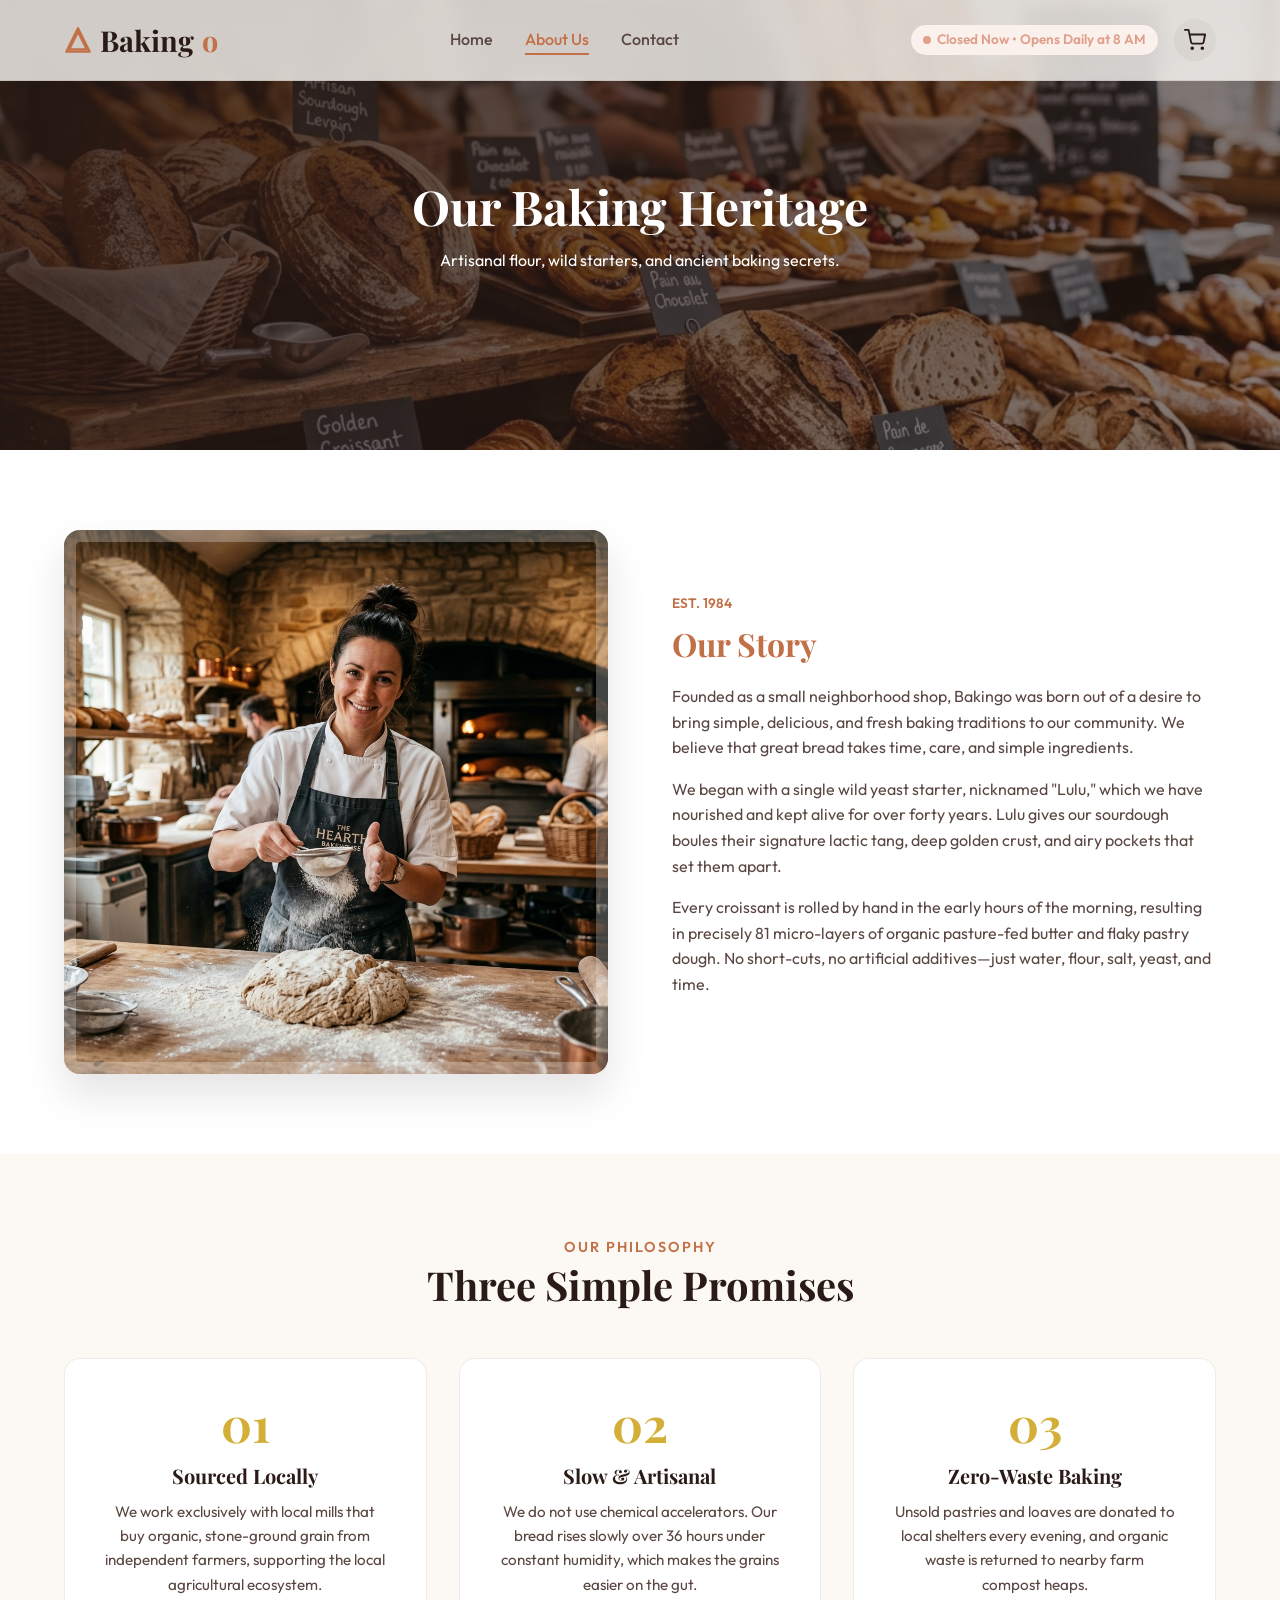
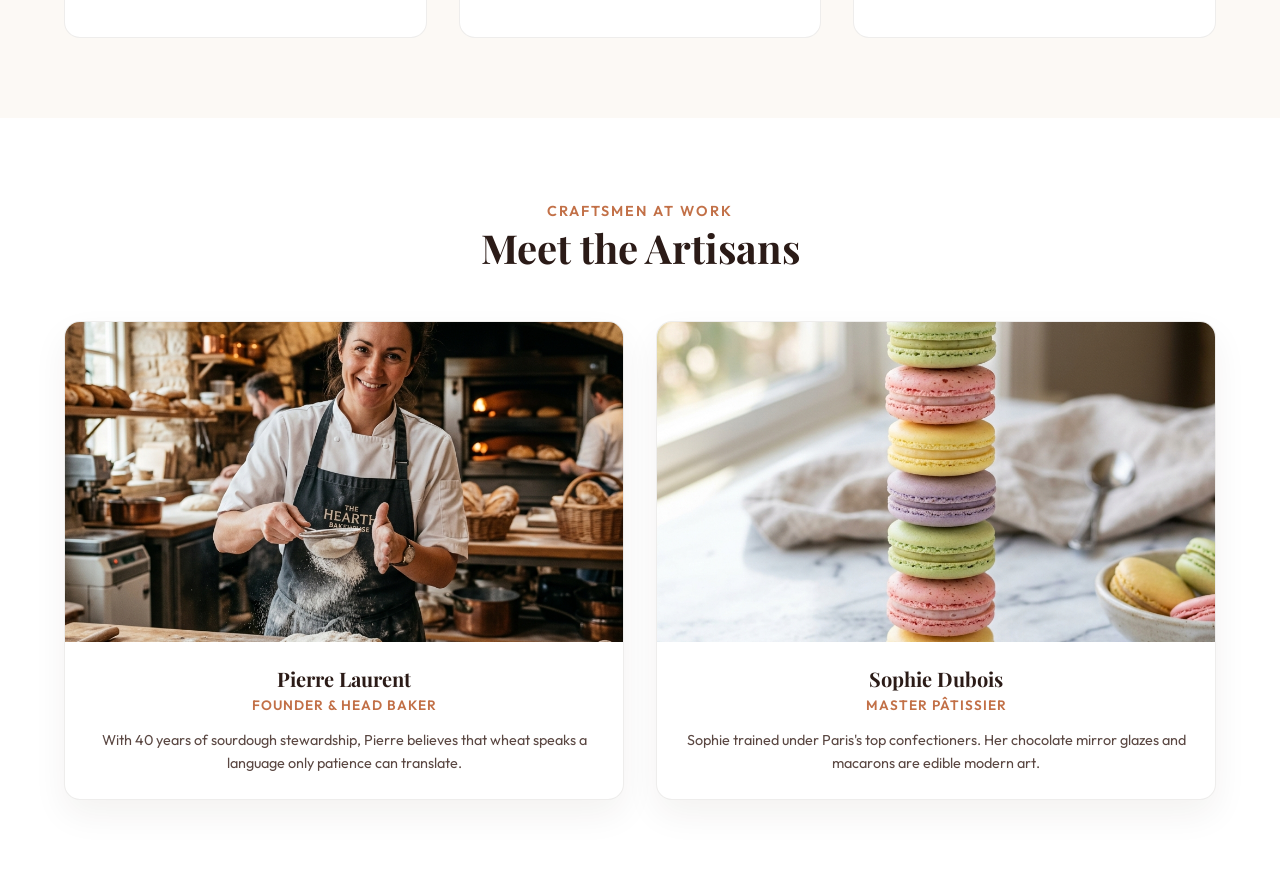
==== about.html @ 5239267a "Final Touches" ====
<!DOCTYPE html>
<html lang="en">
<head>
  <meta charset="UTF-8">
  <meta name="viewport" content="width=device-width, initial-scale=1.0">
  <meta name="description" content="Discover the history, baking philosophies, and meet the master bakers behind Bakingo bakery.">
  <title>About Us | Bakingo Bakery</title>
  <link rel="stylesheet" href="css/style.css">
</head>
<body>

  <!-- Header Section -->
  <header id="main-header">
    <div class="container navbar">
      <a href="index.html" class="logo" id="header-logo">
        <svg width="28" height="28" viewBox="0 0 24 24" fill="none" stroke="currentColor" stroke-width="2" stroke-linecap="round" stroke-linejoin="round" style="color: var(--color-primary);"><path d="M12 2L2 22h20L12 2z"/><path d="M12 5l7.5 15h-15L12 5z"/></svg>
        Baking<span>o</span>
      </a>
      
      <nav>
        <ul class="nav-links" id="nav-menu">
          <li><a href="index.html" id="nav-home">Home</a></li>
          <li><a href="about.html" class="active" id="nav-about">About Us</a></li>
          <li><a href="contact.html" id="nav-contact">Contact</a></li>
        </ul>
      </nav>
      
      <div class="nav-actions">
        <!-- Open/Closed Badge -->
        <div id="opening-status-badge" class="badge">
          <span class="badge-dot"></span>
          <span id="opening-status-text">Checking Hours</span>
        </div>
        
        <!-- Cart Button -->
        <button id="cart-toggle-btn" class="btn-icon cart-icon-btn" aria-label="Open Shopping Cart">
          <svg width="22" height="22" viewBox="0 0 24 24" fill="none" stroke="currentColor" stroke-width="2" stroke-linecap="round" stroke-linejoin="round"><circle cx="9" cy="21" r="1"/><circle cx="20" cy="21" r="1"/><path d="M1 1h4l2.68 13.39a2 2 0 0 0 2 1.61h9.72a2 2 0 0 0 2-1.61L23 6H6"/></svg>
          <span id="cart-badge" class="cart-count">0</span>
        </button>
        
        <!-- Hamburger Menu -->
        <button id="mobile-menu-btn" class="btn-icon menu-toggle" aria-label="Toggle Menu">
          <svg width="24" height="24" viewBox="0 0 24 24" fill="none" stroke="currentColor" stroke-width="2" stroke-linecap="round" stroke-linejoin="round"><line x1="3" y1="12" x2="21" y2="12"/><line x1="3" y1="6" x2="21" y2="6"/><line x1="3" y1="18" x2="21" y2="18"/></svg>
        </button>
      </div>
    </div>
  </header>

  <!-- About Hero -->
  <section class="about-hero" id="about-hero">
    <div class="container">
      <h1>Our Baking Heritage</h1>
      <p>Artisanal flour, wild starters, and ancient baking secrets.</p>
    </div>
  </section>

  <!-- Our Story Section -->
  <section class="section-padding" style="background-color: var(--color-white);" id="story-section">
    <div class="container story-section">
      <div class="story-img-container">
        <img src="assets/chef.png" alt="Baker Chef dusting flour over dough in kitchen">
      </div>
      <div class="story-text">
        <span class="sub" style="color: var(--color-primary); font-weight: 600; text-transform: uppercase; font-size: 0.85rem;">Est. 1984</span>
        <h3 style="margin-top: 8px;">Our Story</h3>
        <p>
          Founded as a small neighborhood shop, Bakingo was born out of a desire to bring simple, delicious, and fresh baking traditions to our community. We believe that great bread takes time, care, and simple ingredients.
        </p>
        <p>
          We began with a single wild yeast starter, nicknamed "Lulu," which we have nourished and kept alive for over forty years. Lulu gives our sourdough boules their signature lactic tang, deep golden crust, and airy pockets that set them apart.
        </p>
        <p>
          Every croissant is rolled by hand in the early hours of the morning, resulting in precisely 81 micro-layers of organic pasture-fed butter and flaky pastry dough. No short-cuts, no artificial additives—just water, flour, salt, yeast, and time.
        </p>
      </div>
    </div>
  </section>

  <!-- Philosophy Section -->
  <section class="section-padding" id="philosophy-section">
    <div class="container">
      <div class="section-title-wrap text-center">
        <span class="sub">Our Philosophy</span>
        <h2>Three Simple Promises</h2>
      </div>

      <div class="philosophy-grid">
        <!-- Promise 1 -->
        <div class="philosophy-card" id="phil-1">
          <div class="philosophy-number">01</div>
          <h4>Sourced Locally</h4>
          <p>We work exclusively with local mills that buy organic, stone-ground grain from independent farmers, supporting the local agricultural ecosystem.</p>
        </div>
        <!-- Promise 2 -->
        <div class="philosophy-card" id="phil-2">
          <div class="philosophy-number">02</div>
          <h4>Slow &amp; Artisanal</h4>
          <p>We do not use chemical accelerators. Our bread rises slowly over 36 hours under constant humidity, which makes the grains easier on the gut.</p>
        </div>
        <!-- Promise 3 -->
        <div class="philosophy-card" id="phil-3">
          <div class="philosophy-number">03</div>
          <h4>Zero-Waste Baking</h4>
          <p>Unsold pastries and loaves are donated to local shelters every evening, and organic waste is returned to nearby farm compost heaps.</p>
        </div>
      </div>
    </div>
  </section>

  <!-- Meet the Bakers Section -->
  <section class="section-padding" style="background-color: var(--color-white);" id="team-section">
    <div class="container">
      <div class="section-title-wrap text-center">
        <span class="sub">Craftsmen at Work</span>
        <h2>Meet the Artisans</h2>
      </div>

      <div class="team-grid">
        <!-- Baker 1 -->
        <div class="team-card" id="team-1">
          <div class="team-img-wrap">
            <img src="assets/chef.png" alt="Head Baker Pierre Laurent">
          </div>
          <div class="team-info">
            <h4>Pierre Laurent</h4>
            <div class="team-role">Founder &amp; Head Baker</div>
            <p class="team-desc">With 40 years of sourdough stewardship, Pierre believes that wheat speaks a language only patience can translate.</p>
          </div>
        </div>

        <!-- Baker 2 -->
        <div class="team-card" id="team-2">
          <div class="team-img-wrap">
            <img src="assets/macarons.png" alt="Pastry Chef Sophie Dubois">
          </div>
          <div class="team-info">
            <h4>Sophie Dubois</h4>
            <div class="team-role">Master Pâtissier</div>
            <p class="team-desc">Sophie trained under Paris's top confectioners. Her chocolate mirror glazes and macarons are edible modern art.</p>
          </div>
        </div>
      </div>
    </div>
  </section>

  <!-- Toast Notification Container -->
  <div class="toast-container" id="toast-wrapper"></div>

  <script src="js/main.js"></script>
</body>
</html>
---- css/style.css ----
@import url('https://fonts.googleapis.com/css2?family=Outfit:wght@300;400;500;600;700&family=Playfair+Display:ital,wght@0,400;0,600;0,700;1,400&display=swap');

:root {
  --color-bg: #FCF9F5;
  --color-primary: #C27047;
  --color-primary-dark: #A0542D;
  --color-gold: #D4AF37;
  --color-gold-light: #F9F3DC;
  --color-secondary: #2B1B17;
  --color-secondary-light: #5A4742;
  --color-white: #FFFFFF;
  --color-sage: #7A9E82;
  --color-sage-light: #EBF2EC;
  --color-rose: #DF9F8A;
  --color-rose-light: #FAF0EC;
  --color-border: rgba(43, 27, 23, 0.08);
  --color-overlay: rgba(43, 27, 23, 0.5);
  
  --font-heading: 'Playfair Display', serif;
  --font-body: 'Outfit', sans-serif;
  
  --border-radius-sm: 8px;
  --border-radius-md: 16px;
  --border-radius-lg: 24px;
  --border-radius-xl: 40px;
  
  --transition-smooth: none;
  --transition-fast: none;
  
  --box-shadow-soft: 0 10px 30px rgba(43, 27, 23, 0.03);
  --box-shadow-card: 0 15px 35px rgba(43, 27, 23, 0.06);
  --box-shadow-hover: 0 20px 40px rgba(43, 27, 23, 0.12);
  --box-shadow-nav: 0 4px 30px rgba(43, 27, 23, 0.03);
}

/* Base Styles */
* {
  box-sizing: border-box;
  margin: 0;
  padding: 0;
}

html {
  scroll-behavior: auto;
}

body {
  font-family: var(--font-body);
  background-color: var(--color-bg);
  color: var(--color-secondary);
  line-height: 1.6;
  overflow-x: hidden;
}

h1, h2, h3, h4 {
  font-family: var(--font-heading);
  font-weight: 700;
  line-height: 1.25;
}

a {
  color: inherit;
  text-decoration: none;
  transition: var(--transition-fast);
}

img {
  max-width: 100%;
  display: block;
}

/* Layout Utilities */
.container {
  width: 90%;
  max-width: 1200px;
  margin: 0 auto;
}

.section-padding {
  padding: 80px 0;
}

.text-center {
  text-align: center;
}

.btn {
  display: inline-flex;
  align-items: center;
  justify-content: center;
  padding: 12px 28px;
  font-weight: 500;
  font-size: 1rem;
  border-radius: var(--border-radius-xl);
  cursor: pointer;
  transition: var(--transition-smooth);
  border: none;
  font-family: var(--font-body);
}

.btn-primary {
  background-color: var(--color-primary);
  color: var(--color-white);
  box-shadow: 0 4px 15px rgba(194, 112, 71, 0.3);
}

.btn-primary:hover {
  background-color: var(--color-primary-dark);
  box-shadow: 0 6px 20px rgba(194, 112, 71, 0.4);
}

.btn-secondary {
  background-color: transparent;
  color: var(--color-secondary);
  border: 2px solid var(--color-secondary);
}

.btn-secondary:hover {
  background-color: var(--color-secondary);
  color: var(--color-white);
}

.btn-icon {
  background: none;
  border: none;
  cursor: pointer;
  display: inline-flex;
  align-items: center;
  justify-content: center;
  transition: var(--transition-fast);
}

/* Badge System */
.badge {
  display: inline-flex;
  align-items: center;
  padding: 4px 12px;
  font-size: 0.85rem;
  font-weight: 600;
  border-radius: var(--border-radius-xl);
  gap: 6px;
}

.badge-open {
  background-color: var(--color-sage-light);
  color: var(--color-sage);
}

.badge-closed {
  background-color: var(--color-rose-light);
  color: var(--color-rose);
}

.badge-dot {
  width: 8px;
  height: 8px;
  border-radius: 50%;
  background-color: currentColor;
  display: inline-block;
}

/* Open indicator pulse animation removed */

/* Header & Navbar */
header {
  position: fixed;
  top: 0;
  left: 0;
  right: 0;
  z-index: 1000;
  background-color: rgba(252, 249, 245, 0.8);
  backdrop-filter: blur(10px);
  border-bottom: 1px solid var(--color-border);
  box-shadow: var(--box-shadow-nav);
  transition: var(--transition-smooth);
}

header.scrolled {
  padding: 8px 0;
  background-color: rgba(252, 249, 245, 0.95);
}

.navbar {
  display: flex;
  justify-content: space-between;
  align-items: center;
  height: 80px;
  transition: var(--transition-smooth);
}

header.scrolled .navbar {
  height: 64px;
}

.logo {
  font-family: var(--font-heading);
  font-size: 1.8rem;
  font-weight: 700;
  color: var(--color-secondary);
  display: flex;
  align-items: center;
  gap: 8px;
}

.logo span {
  color: var(--color-primary);
}

.nav-links {
  display: flex;
  list-style: none;
  gap: 32px;
  align-items: center;
}

.nav-links a {
  font-weight: 500;
  font-size: 1rem;
  color: var(--color-secondary-light);
  position: relative;
  padding: 6px 0;
}

.nav-links a:hover,
.nav-links a.active {
  color: var(--color-primary);
}

.nav-links a::after {
  content: '';
  position: absolute;
  bottom: 0;
  left: 0;
  width: 0;
  height: 2px;
  background-color: var(--color-primary);
  transition: var(--transition-smooth);
}

.nav-links a:hover::after,
.nav-links a.active::after {
  width: 100%;
}

.nav-actions {
  display: flex;
  align-items: center;
  gap: 16px;
}

.cart-icon-btn {
  position: relative;
  padding: 10px;
  border-radius: 50%;
  background-color: rgba(43, 27, 23, 0.04);
  color: var(--color-secondary);
}

.cart-icon-btn:hover {
  background-color: rgba(43, 27, 23, 0.08);
  transform: scale(1.05);
}

.cart-count {
  position: absolute;
  top: -4px;
  right: -4px;
  background-color: var(--color-primary);
  color: var(--color-white);
  font-size: 0.75rem;
  font-weight: 700;
  width: 20px;
  height: 20px;
  border-radius: 50%;
  display: flex;
  align-items: center;
  justify-content: center;
  box-shadow: 0 2px 8px rgba(194, 112, 71, 0.4);
}

.menu-toggle {
  display: none;
  font-size: 1.5rem;
  padding: 8px;
}

/* Hero Section */
.hero {
  position: relative;
  height: 90vh;
  min-height: 600px;
  display: flex;
  align-items: center;
  background-size: cover;
  background-position: center;
  color: var(--color-white);
  padding-top: 80px; /* Offset sticky header */
}

.hero::before {
  content: '';
  position: absolute;
  top: 0;
  left: 0;
  width: 100%;
  height: 100%;
  background: linear-gradient(135deg, rgba(43, 27, 23, 0.8) 0%, rgba(43, 27, 23, 0.4) 100%);
  z-index: 1;
}

.hero .container {
  position: relative;
  z-index: 2;
}

.hero-content {
  max-width: 650px;
}

.hero-subtitle {
  font-family: var(--font-body);
  font-size: 1.1rem;
  text-transform: uppercase;
  letter-spacing: 3px;
  color: var(--color-gold);
  margin-bottom: 16px;
  font-weight: 600;
  display: flex;
  align-items: center;
  gap: 12px;
}

.hero h1 {
  font-size: 3.5rem;
  margin-bottom: 24px;
  text-shadow: 0 2px 10px rgba(0,0,0,0.3);
}

.hero h1 span {
  color: var(--color-gold);
}

.hero-description {
  font-size: 1.2rem;
  margin-bottom: 36px;
  opacity: 0.9;
  text-shadow: 0 1px 5px rgba(0,0,0,0.2);
}

.hero-buttons {
  display: flex;
  gap: 16px;
}

.hero-buttons .btn-secondary {
  border-color: var(--color-white);
  color: var(--color-white);
}

.hero-buttons .btn-secondary:hover {
  background-color: var(--color-white);
  color: var(--color-secondary);
}

/* fadeInUp animation removed */

/* Feature Showcase */
.features-grid {
  display: grid;
  grid-template-columns: repeat(auto-fit, minmax(280px, 1fr));
  gap: 32px;
  margin-top: 48px;
}

.feature-card {
  background-color: var(--color-white);
  padding: 40px 32px;
  border-radius: var(--border-radius-md);
  box-shadow: var(--box-shadow-soft);
  border: 1px solid var(--color-border);
  transition: var(--transition-smooth);
}

.feature-card:hover {
  box-shadow: var(--box-shadow-hover);
  border-color: var(--color-primary);
}

.feature-icon {
  width: 64px;
  height: 64px;
  background-color: var(--color-rose-light);
  color: var(--color-primary);
  border-radius: 50%;
  display: flex;
  align-items: center;
  justify-content: center;
  margin-bottom: 24px;
  font-size: 1.8rem;
  transition: var(--transition-smooth);
}

.feature-card:hover .feature-icon {
  background-color: var(--color-primary);
  color: var(--color-white);
}

.feature-card h3 {
  font-size: 1.4rem;
  margin-bottom: 12px;
}

.feature-card p {
  color: var(--color-secondary-light);
}

/* Products Section (Landing Page) */
.section-title-wrap {
  margin-bottom: 48px;
}

.section-title-wrap h2 {
  font-size: 2.5rem;
  margin-bottom: 12px;
}

.section-title-wrap .sub {
  color: var(--color-primary);
  font-weight: 600;
  text-transform: uppercase;
  letter-spacing: 2px;
  font-size: 0.9rem;
}

.products-controls {
  display: flex;
  justify-content: space-between;
  align-items: center;
  margin-bottom: 40px;
  flex-wrap: wrap;
  gap: 24px;
}

.filter-group {
  display: flex;
  gap: 12px;
  flex-wrap: wrap;
}

.filter-btn {
  padding: 8px 20px;
  background-color: var(--color-white);
  border: 1px solid var(--color-border);
  color: var(--color-secondary-light);
  border-radius: var(--border-radius-xl);
  cursor: pointer;
  font-weight: 500;
  transition: var(--transition-smooth);
  font-family: var(--font-body);
}

.filter-btn:hover,
.filter-btn.active {
  background-color: var(--color-primary);
  color: var(--color-white);
  border-color: var(--color-primary);
  box-shadow: 0 4px 12px rgba(194, 112, 71, 0.2);
}

.search-wrap {
  position: relative;
  min-width: 280px;
}

.search-wrap input {
  width: 100%;
  padding: 10px 16px 10px 40px;
  border-radius: var(--border-radius-xl);
  border: 1px solid var(--color-border);
  font-family: var(--font-body);
  font-size: 0.95rem;
  transition: var(--transition-smooth);
  outline: none;
  background-color: var(--color-white);
}

.search-wrap input:focus {
  border-color: var(--color-primary);
  box-shadow: 0 0 0 3px rgba(194, 112, 71, 0.1);
}

.search-wrap svg {
  position: absolute;
  left: 14px;
  top: 50%;
  transform: translateY(-50%);
  color: var(--color-secondary-light);
  width: 18px;
  height: 18px;
  pointer-events: none;
}

.products-grid {
  display: grid;
  grid-template-columns: repeat(auto-fill, minmax(270px, 1fr));
  gap: 32px;
}

.product-card {
  background-color: var(--color-white);
  border-radius: var(--color-border);
  border-radius: var(--border-radius-md);
  box-shadow: var(--box-shadow-card);
  overflow: hidden;
  border: 1px solid var(--color-border);
  transition: var(--transition-smooth);
  display: flex;
  flex-direction: column;
}

.product-card:hover {
  box-shadow: var(--box-shadow-hover);
  border-color: rgba(194, 112, 71, 0.3);
}

.product-img-container {
  height: 240px;
  overflow: hidden;
  position: relative;
}

.product-img-container img {
  width: 100%;
  height: 100%;
  object-fit: cover;
  transition: var(--transition-smooth);
}

/* product img zoom on hover removed */

.product-tag {
  position: absolute;
  top: 16px;
  right: 16px;
  background-color: rgba(255, 255, 255, 0.9);
  backdrop-filter: blur(5px);
  color: var(--color-primary);
  padding: 4px 12px;
  font-size: 0.8rem;
  font-weight: 600;
  border-radius: var(--border-radius-xl);
  text-transform: uppercase;
  letter-spacing: 1px;
  box-shadow: 0 2px 10px rgba(0,0,0,0.05);
}

.product-info {
  padding: 24px;
  display: flex;
  flex-direction: column;
  flex-grow: 1;
}

.product-info h3 {
  font-size: 1.35rem;
  margin-bottom: 8px;
  color: var(--color-secondary);
}

.product-desc {
  color: var(--color-secondary-light);
  font-size: 0.9rem;
  margin-bottom: 20px;
  flex-grow: 1;
}

.product-footer {
  display: flex;
  justify-content: space-between;
  align-items: center;
  padding-top: 16px;
  border-top: 1px solid var(--color-border);
}

.product-price {
  font-size: 1.25rem;
  font-weight: 700;
  color: var(--color-secondary);
  font-family: var(--font-body);
}

.add-to-cart-btn {
  background-color: var(--color-rose-light);
  color: var(--color-primary);
  padding: 10px 18px;
  border-radius: var(--border-radius-xl);
  font-size: 0.9rem;
  font-weight: 600;
  display: flex;
  align-items: center;
  gap: 8px;
  border: none;
  cursor: pointer;
  transition: var(--transition-smooth);
}

.add-to-cart-btn:hover {
  background-color: var(--color-primary);
  color: var(--color-white);
  box-shadow: 0 4px 12px rgba(194, 112, 71, 0.2);
}

/* About Page Styles */
.about-hero {
  background-image: linear-gradient(135deg, rgba(43, 27, 23, 0.85) 0%, rgba(43, 27, 23, 0.5) 100%), url('../assets/hero.png');
  height: 50vh;
  min-height: 350px;
  display: flex;
  align-items: center;
  justify-content: center;
  color: var(--color-white);
  text-align: center;
  background-size: cover;
  background-position: center;
}

.about-hero h1 {
  font-size: 3rem;
  margin-bottom: 12px;
}

.story-section {
  display: flex;
  align-items: center;
  gap: 64px;
}

.story-section > div {
  flex: 1;
}

.story-img-container {
  border-radius: var(--border-radius-md);
  overflow: hidden;
  box-shadow: var(--box-shadow-hover);
  position: relative;
}

.story-img-container::before {
  content: '';
  position: absolute;
  inset: 0;
  border: 12px solid rgba(255, 255, 255, 0.25);
  pointer-events: none;
  border-radius: var(--border-radius-md);
}

.story-text h3 {
  font-size: 2rem;
  margin-bottom: 20px;
  color: var(--color-primary);
}

.story-text p {
  margin-bottom: 16px;
  color: var(--color-secondary-light);
}

.philosophy-grid {
  display: grid;
  grid-template-columns: repeat(3, 1fr);
  gap: 32px;
  margin-top: 48px;
}

.philosophy-card {
  background-color: var(--color-white);
  padding: 40px;
  border-radius: var(--border-radius-md);
  border: 1px solid var(--color-border);
  text-align: center;
  transition: var(--transition-smooth);
}

.philosophy-card:hover {
  box-shadow: var(--box-shadow-card);
}

.philosophy-number {
  font-family: var(--font-heading);
  font-size: 3rem;
  font-weight: 700;
  color: var(--color-gold);
  line-height: 1;
  margin-bottom: 16px;
}

.philosophy-card h4 {
  font-size: 1.25rem;
  margin-bottom: 12px;
}

.philosophy-card p {
  color: var(--color-secondary-light);
  font-size: 0.95rem;
}

/* Meet the Bakers Section */
.team-grid {
  display: grid;
  grid-template-columns: repeat(auto-fit, minmax(280px, 1fr));
  gap: 32px;
  margin-top: 48px;
}

.team-card {
  background-color: var(--color-white);
  border-radius: var(--border-radius-md);
  overflow: hidden;
  box-shadow: var(--box-shadow-card);
  text-align: center;
  border: 1px solid var(--color-border);
  transition: var(--transition-smooth);
}

.team-card:hover {
  box-shadow: var(--box-shadow-hover);
}

.team-img-wrap {
  height: 320px;
  overflow: hidden;
}

.team-img-wrap img {
  width: 100%;
  height: 100%;
  object-fit: cover;
  transition: var(--transition-smooth);
}

/* team img zoom on hover removed */

.team-info {
  padding: 24px;
}

.team-info h4 {
  font-size: 1.25rem;
  margin-bottom: 4px;
}

.team-role {
  color: var(--color-primary);
  font-size: 0.85rem;
  font-weight: 600;
  text-transform: uppercase;
  letter-spacing: 1px;
  margin-bottom: 12px;
}

.team-desc {
  color: var(--color-secondary-light);
  font-size: 0.9rem;
}

/* Contact Page Styles */
.contact-hero {
  background-image: linear-gradient(135deg, rgba(43, 27, 23, 0.85) 0%, rgba(43, 27, 23, 0.5) 100%), url('../assets/hero.png');
  height: 50vh;
  min-height: 350px;
  display: flex;
  align-items: center;
  justify-content: center;
  color: var(--color-white);
  text-align: center;
  background-size: cover;
  background-position: center;
}

.contact-hero h1 {
  font-size: 3rem;
  margin-bottom: 12px;
}

.contact-wrapper {
  display: grid;
  grid-template-columns: 1fr 1.2fr;
  gap: 64px;
  align-items: start;
}

.contact-info-block {
  display: flex;
  flex-direction: column;
  gap: 32px;
}

.contact-card {
  background-color: var(--color-white);
  padding: 32px;
  border-radius: var(--border-radius-md);
  box-shadow: var(--box-shadow-soft);
  border: 1px solid var(--color-border);
}

.contact-card h3 {
  font-size: 1.5rem;
  margin-bottom: 20px;
  border-bottom: 2px solid var(--color-gold-light);
  padding-bottom: 10px;
  color: var(--color-secondary);
}

.info-item {
  display: flex;
  align-items: flex-start;
  gap: 16px;
  margin-bottom: 20px;
}

.info-item:last-child {
  margin-bottom: 0;
}

.info-icon {
  width: 40px;
  height: 40px;
  border-radius: 50%;
  background-color: var(--color-rose-light);
  color: var(--color-primary);
  display: flex;
  align-items: center;
  justify-content: center;
  flex-shrink: 0;
}

.info-details h4 {
  font-size: 1rem;
  margin-bottom: 4px;
}

.info-details p,
.info-details a {
  color: var(--color-secondary-light);
  font-size: 0.95rem;
}

/* Opening Hours Table */
.hours-table {
  width: 100%;
  border-collapse: collapse;
  margin-top: 10px;
}

.hours-table td {
  padding: 10px 0;
  border-bottom: 1px dashed var(--color-border);
  font-size: 0.95rem;
}

.hours-table tr:last-child td {
  border-bottom: none;
}

.hours-table td.day {
  font-weight: 500;
}

.hours-table td.time {
  text-align: right;
  color: var(--color-secondary-light);
}

.hours-table tr.current-day {
  color: var(--color-primary);
  font-weight: 600;
}

/* Contact Form with Floating Labels */
.contact-form-card {
  background-color: var(--color-white);
  padding: 48px;
  border-radius: var(--border-radius-md);
  box-shadow: var(--box-shadow-card);
  border: 1px solid var(--color-border);
}

.contact-form-card h3 {
  font-size: 1.8rem;
  margin-bottom: 12px;
}

.contact-form-card p {
  color: var(--color-secondary-light);
  margin-bottom: 32px;
  font-size: 0.95rem;
}

.form-group {
  position: relative;
  margin-bottom: 24px;
}

.form-input {
  width: 100%;
  padding: 16px;
  border-radius: var(--border-radius-sm);
  border: 1px solid var(--color-border);
  background: var(--color-bg);
  outline: none;
  font-family: var(--font-body);
  font-size: 1rem;
  transition: var(--transition-smooth);
  color: var(--color-secondary);
}

.form-input:focus {
  border-color: var(--color-primary);
  background: var(--color-white);
  box-shadow: 0 0 0 3px rgba(194, 112, 71, 0.08);
}

.form-label {
  position: absolute;
  left: 16px;
  top: 50%;
  transform: translateY(-50%);
  background-color: transparent;
  padding: 0 4px;
  color: var(--color-secondary-light);
  transition: var(--transition-smooth);
  pointer-events: none;
  font-size: 1rem;
}

/* Floating Label Animation */
.form-input:focus ~ .form-label,
.form-input:not(:placeholder-shown) ~ .form-label {
  top: 0;
  font-size: 0.8rem;
  font-weight: 600;
  color: var(--color-primary);
  background-color: var(--color-white);
}

textarea.form-input {
  min-height: 120px;
  resize: vertical;
}

textarea.form-input ~ .form-label {
  top: 24px;
}

textarea.form-input:focus ~ .form-label,
textarea.form-input:not(:placeholder-shown) ~ .form-label {
  top: 0;
}

.form-error-msg {
  font-size: 0.8rem;
  color: var(--color-rose);
  margin-top: 4px;
  display: none;
  font-weight: 500;
}

.form-group.has-error .form-input {
  border-color: var(--color-rose);
  background-color: var(--color-rose-light);
}

.form-group.has-error .form-error-msg {
  display: block;
}

.form-group.has-error .form-label {
  color: var(--color-rose);
}

/* Map Mock Container */
.map-container {
  height: 250px;
  background-color: var(--color-white);
  border: 1px solid var(--color-border);
  border-radius: var(--border-radius-md);
  overflow: hidden;
  box-shadow: var(--box-shadow-soft);
  position: relative;
  display: flex;
  align-items: center;
  justify-content: center;
}

.map-placeholder {
  width: 100%;
  height: 100%;
  background: radial-gradient(circle at 70% 30%, #f4ebd9 20%, #eae0cd 60%, #ded2bd 100%);
  position: relative;
}

.map-road {
  position: absolute;
  background-color: #ffffff;
}
.map-road.r1 { top: 40%; left: 0; width: 100%; height: 20px; transform: rotate(-5deg); }
.map-road.r2 { top: 0; left: 60%; width: 25px; height: 100%; transform: rotate(10deg); }

.map-pin {
  position: absolute;
  top: 42%;
  left: 60%;
  transform: translate(-50%, -100%);
  text-align: center;
}

.map-pin-circle {
  width: 32px;
  height: 32px;
  background-color: var(--color-primary);
  border-radius: 50% 50% 50% 0;
  transform: rotate(-45deg);
  display: flex;
  align-items: center;
  justify-content: center;
  box-shadow: 0 4px 10px rgba(0,0,0,0.15);
}

.map-pin-circle::after {
  content: '';
  width: 12px;
  height: 12px;
  background-color: var(--color-white);
  border-radius: 50%;
}

.map-label {
  background-color: var(--color-secondary);
  color: var(--color-white);
  padding: 4px 10px;
  border-radius: var(--border-radius-sm);
  font-size: 0.75rem;
  font-weight: 600;
  white-space: nowrap;
  margin-top: 6px;
  box-shadow: 0 2px 8px rgba(0,0,0,0.2);
}

/* Shopping Cart Drawer */
.cart-drawer-overlay {
  position: fixed;
  inset: 0;
  background-color: var(--color-overlay);
  z-index: 2000;
  opacity: 0;
  pointer-events: none;
  transition: none;
}

.cart-drawer-overlay.open {
  opacity: 1;
  pointer-events: auto;
}

.cart-drawer {
  position: fixed;
  top: 0;
  right: 0;
  bottom: 0;
  width: 100%;
  max-width: 440px;
  background-color: var(--color-bg);
  z-index: 2001;
  box-shadow: -10px 0 40px rgba(0,0,0,0.15);
  transform: translateX(100%);
  transition: none;
  display: flex;
  flex-direction: column;
}

.cart-drawer.open {
  transform: translateX(0);
}

.cart-header {
  padding: 24px;
  border-bottom: 1px solid var(--color-border);
  display: flex;
  justify-content: space-between;
  align-items: center;
  background-color: var(--color-white);
}

.cart-header h3 {
  font-size: 1.5rem;
  display: flex;
  align-items: center;
  gap: 10px;
}

.close-cart-btn {
  font-size: 1.5rem;
  color: var(--color-secondary-light);
  padding: 8px;
}

.close-cart-btn:hover {
  color: var(--color-primary);
}

.cart-items-container {
  flex-grow: 1;
  overflow-y: auto;
  padding: 24px;
  display: flex;
  flex-direction: column;
  gap: 20px;
}

.cart-empty-state {
  text-align: center;
  padding: 40px 0;
  color: var(--color-secondary-light);
  margin-auto: auto;
}

.cart-empty-state svg {
  width: 64px;
  height: 64px;
  margin-bottom: 16px;
  opacity: 0.4;
  color: var(--color-secondary);
}

.cart-item {
  display: flex;
  gap: 16px;
  align-items: center;
  padding-bottom: 20px;
  border-bottom: 1px solid var(--color-border);
}

.cart-item-img {
  width: 70px;
  height: 70px;
  border-radius: var(--border-radius-sm);
  object-fit: cover;
  border: 1px solid var(--color-border);
}

.cart-item-details {
  flex-grow: 1;
}

.cart-item-name {
  font-family: var(--font-heading);
  font-size: 1.1rem;
  font-weight: 600;
  margin-bottom: 4px;
}

.cart-item-price {
  color: var(--color-primary);
  font-weight: 600;
  font-size: 0.95rem;
}

.cart-item-actions {
  display: flex;
  align-items: center;
  justify-content: space-between;
  margin-top: 8px;
}

.quantity-control {
  display: flex;
  align-items: center;
  border: 1px solid var(--color-border);
  border-radius: var(--border-radius-xl);
  overflow: hidden;
  background-color: var(--color-white);
}

.qty-btn {
  background: none;
  border: none;
  width: 28px;
  height: 28px;
  cursor: pointer;
  display: flex;
  align-items: center;
  justify-content: center;
  font-size: 1rem;
  font-weight: bold;
  transition: var(--transition-fast);
}

.qty-btn:hover {
  background-color: var(--color-bg);
  color: var(--color-primary);
}

.qty-val {
  width: 32px;
  text-align: center;
  font-size: 0.9rem;
  font-weight: 600;
}

.remove-item-btn {
  color: var(--color-rose);
  padding: 6px;
  font-size: 0.9rem;
}

.remove-item-btn:hover {
  color: #C0392B;
}

.cart-footer {
  padding: 24px;
  border-top: 1px solid var(--color-border);
  background-color: var(--color-white);
}

.cart-summary-row {
  display: flex;
  justify-content: space-between;
  font-size: 1rem;
  margin-bottom: 12px;
  color: var(--color-secondary-light);
}

.cart-summary-row.total {
  font-size: 1.3rem;
  font-weight: 700;
  color: var(--color-secondary);
  border-top: 1px solid var(--color-border);
  padding-top: 12px;
  margin-bottom: 24px;
}

.checkout-btn {
  width: 100%;
}

/* Testimonials */
.testimonials-section {
  background-color: var(--color-gold-light);
}

.testimonials-grid {
  display: grid;
  grid-template-columns: repeat(auto-fit, minmax(320px, 1fr));
  gap: 32px;
  margin-top: 48px;
}

.testimonial-card {
  background-color: var(--color-white);
  padding: 40px;
  border-radius: var(--border-radius-md);
  box-shadow: var(--box-shadow-soft);
  position: relative;
  display: flex;
  flex-direction: column;
}

.testimonial-card::before {
  content: '“';
  position: absolute;
  top: 20px;
  left: 24px;
  font-family: var(--font-heading);
  font-size: 6rem;
  color: rgba(212, 175, 55, 0.15);
  line-height: 1;
}

.testimonial-text {
  color: var(--color-secondary-light);
  font-style: italic;
  font-size: 1.05rem;
  margin-bottom: 24px;
  position: relative;
  z-index: 1;
  flex-grow: 1;
}

.testimonial-author {
  display: flex;
  align-items: center;
  gap: 16px;
}

.author-avatar {
  width: 48px;
  height: 48px;
  border-radius: 50%;
  background-color: var(--color-primary);
  color: var(--color-white);
  display: flex;
  align-items: center;
  justify-content: center;
  font-weight: bold;
  font-size: 1.1rem;
  box-shadow: 0 4px 10px rgba(0,0,0,0.05);
}

.author-info h5 {
  font-size: 1rem;
  font-weight: 600;
}

.author-stars {
  color: var(--color-gold);
  font-size: 0.8rem;
  margin-top: 2px;
}

/* Toast Notifications */
.toast-container {
  position: fixed;
  bottom: 24px;
  right: 24px;
  z-index: 3000;
  display: flex;
  flex-direction: column;
  gap: 12px;
}

.toast {
  background-color: var(--color-secondary);
  color: var(--color-white);
  padding: 16px 24px;
  border-radius: var(--border-radius-md);
  box-shadow: 0 10px 30px rgba(0,0,0,0.15);
  display: flex;
  align-items: center;
  gap: 12px;
  min-width: 300px;
  max-width: 400px;
  border-left: 4px solid var(--color-primary);
}

.toast.toast-success {
  border-left-color: var(--color-sage);
}

.toast.toast-error {
  border-left-color: var(--color-rose);
}

/* slideInToast keyframes removed */

.toast-msg {
  font-size: 0.95rem;
  font-weight: 500;
  flex-grow: 1;
}

.toast-close {
  background: none;
  border: none;
  color: rgba(255,255,255,0.6);
  cursor: pointer;
  font-size: 1rem;
}

.toast-close:hover {
  color: var(--color-white);
}

/* Footer Section */
footer {
  background-color: var(--color-secondary);
  color: var(--color-white);
  padding: 80px 0 40px;
  font-size: 0.95rem;
}

.footer-grid {
  display: grid;
  grid-template-columns: 1.5fr 1fr 1fr 1.5fr;
  gap: 48px;
  margin-bottom: 60px;
}

.footer-brand .logo {
  color: var(--color-white);
  margin-bottom: 20px;
}

.footer-brand p {
  color: rgba(255, 255, 255, 0.7);
  margin-bottom: 24px;
  max-width: 280px;
}

.footer-socials {
  display: flex;
  gap: 12px;
}

.social-link {
  width: 40px;
  height: 40px;
  border-radius: 50%;
  background-color: rgba(255,255,255,0.06);
  display: flex;
  align-items: center;
  justify-content: center;
  transition: var(--transition-smooth);
}

.social-link:hover {
  background-color: var(--color-primary);
  color: var(--color-white);
}

.footer-heading {
  font-size: 1.2rem;
  margin-bottom: 24px;
  position: relative;
  padding-bottom: 8px;
}

.footer-heading::after {
  content: '';
  position: absolute;
  bottom: 0;
  left: 0;
  width: 32px;
  height: 2px;
  background-color: var(--color-primary);
}

.footer-links {
  list-style: none;
  display: flex;
  flex-direction: column;
  gap: 12px;
}

.footer-links a {
  color: rgba(255, 255, 255, 0.7);
}

.footer-links a:hover {
  color: var(--color-primary);
}

.footer-newsletter p {
  color: rgba(255, 255, 255, 0.7);
  margin-bottom: 20px;
}

.newsletter-form {
  display: flex;
  gap: 8px;
}

.newsletter-form input {
  flex-grow: 1;
  padding: 12px 16px;
  border-radius: var(--border-radius-xl);
  border: 1px solid rgba(255,255,255,0.1);
  background-color: rgba(255,255,255,0.05);
  color: var(--color-white);
  outline: none;
  font-family: var(--font-body);
}

.newsletter-form input:focus {
  border-color: var(--color-primary);
}

.newsletter-form .btn {
  padding: 0 24px;
}

.footer-bottom {
  border-top: 1px solid rgba(255, 255, 255, 0.08);
  padding-top: 40px;
  display: flex;
  justify-content: space-between;
  color: rgba(255, 255, 255, 0.5);
  font-size: 0.85rem;
  flex-wrap: wrap;
  gap: 20px;
}

.footer-bottom-links {
  display: flex;
  gap: 24px;
}

/* Mobile Responsiveness */
@media (max-width: 992px) {
  .footer-grid {
    grid-template-columns: repeat(2, 1fr);
    gap: 40px;
  }
  .story-section {
    flex-direction: column;
    gap: 40px;
  }
  .contact-wrapper {
    grid-template-columns: 1fr;
    gap: 48px;
  }
  .philosophy-grid {
    grid-template-columns: 1fr;
    gap: 24px;
  }
}

@media (max-width: 768px) {
  .menu-toggle {
    display: inline-flex;
  }
  
  .nav-links {
    position: fixed;
    top: 80px;
    left: 0;
    right: 0;
    background-color: var(--color-bg);
    border-bottom: 1px solid var(--color-border);
    flex-direction: column;
    padding: 32px 0;
    gap: 24px;
    box-shadow: 0 10px 20px rgba(0,0,0,0.05);
    transform: translateY(-150%);
    opacity: 0;
    pointer-events: none;
    transition: var(--transition-smooth);
    z-index: 99;
  }
  
  .nav-links.open {
    transform: translateY(0);
    opacity: 1;
    pointer-events: auto;
  }
  
  header.scrolled .nav-links {
    top: 64px;
  }
  
  .hero {
    height: auto;
    padding: 140px 0 80px;
  }
  
  .hero h1 {
    font-size: 2.5rem;
  }
  
  .products-controls {
    flex-direction: column;
    align-items: stretch;
  }
  
  .search-wrap {
    width: 100%;
  }
  
  .footer-grid {
    grid-template-columns: 1fr;
    gap: 32px;
  }
}
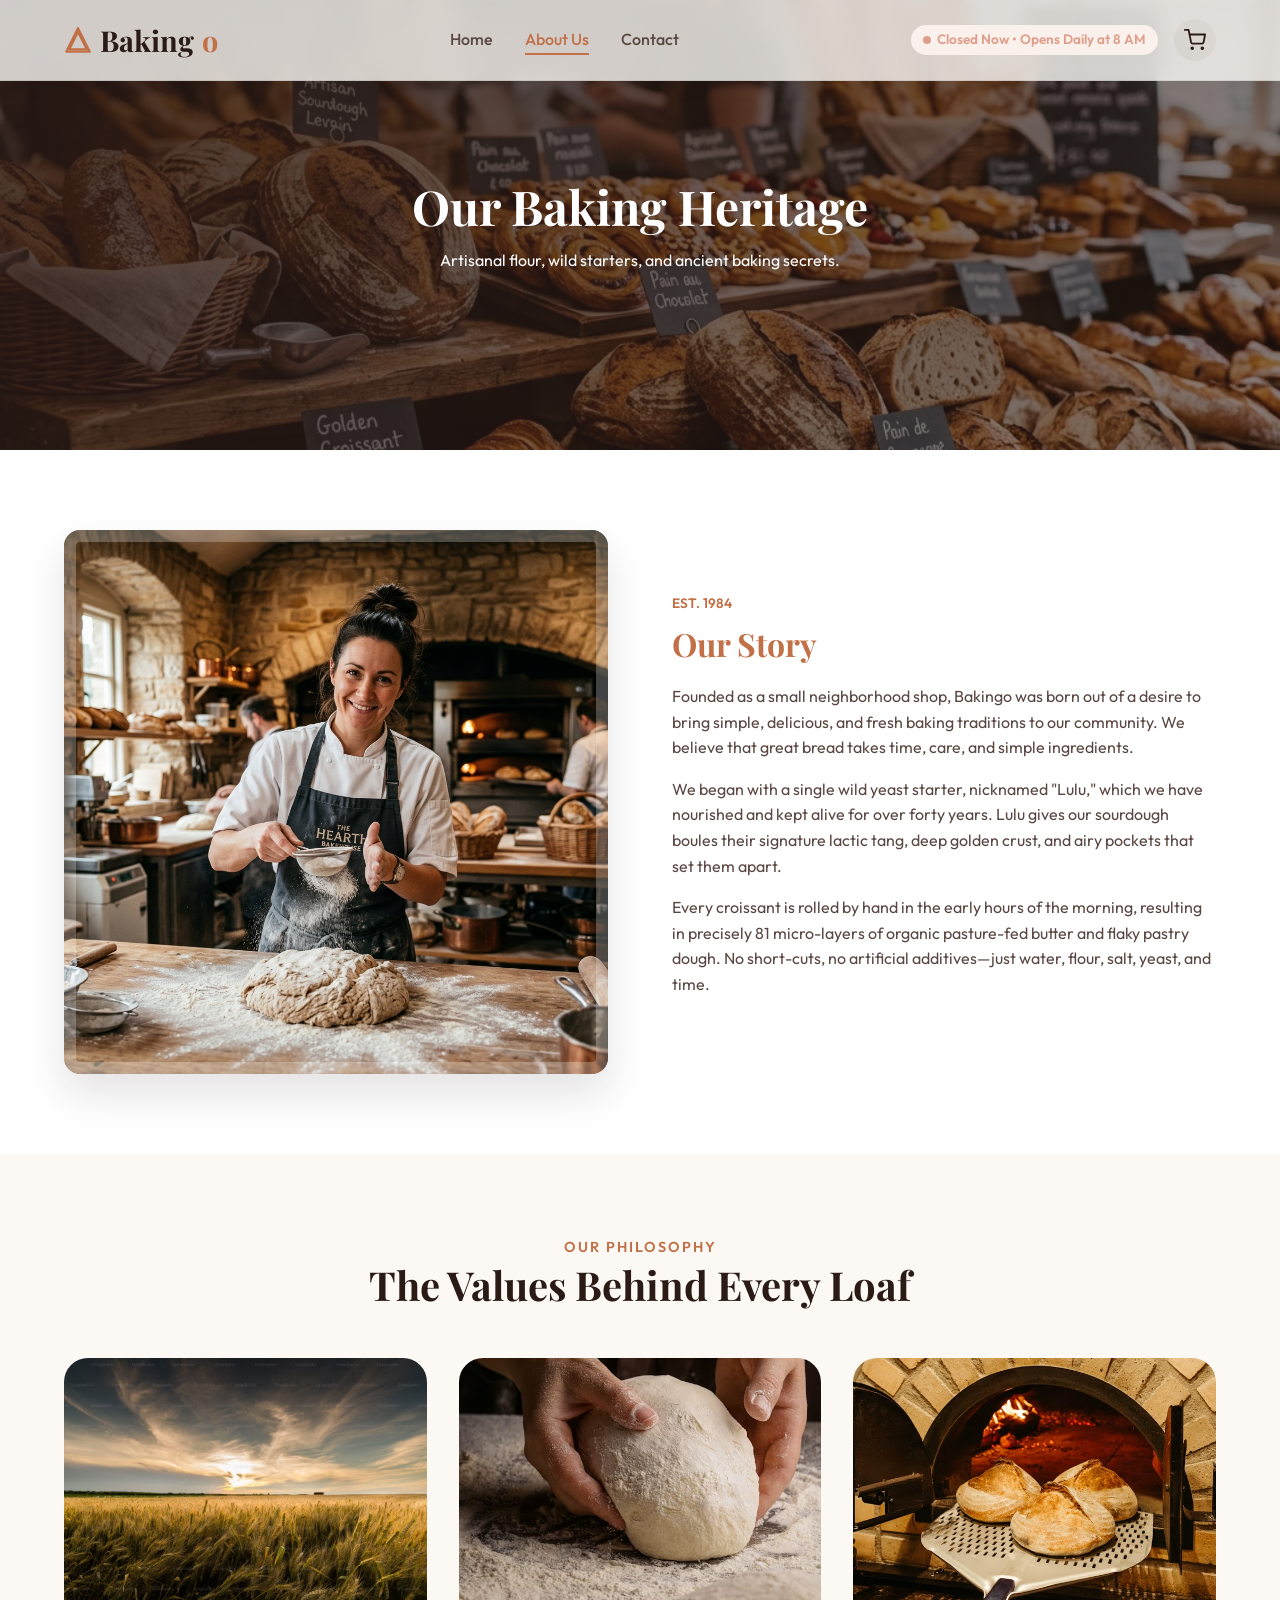
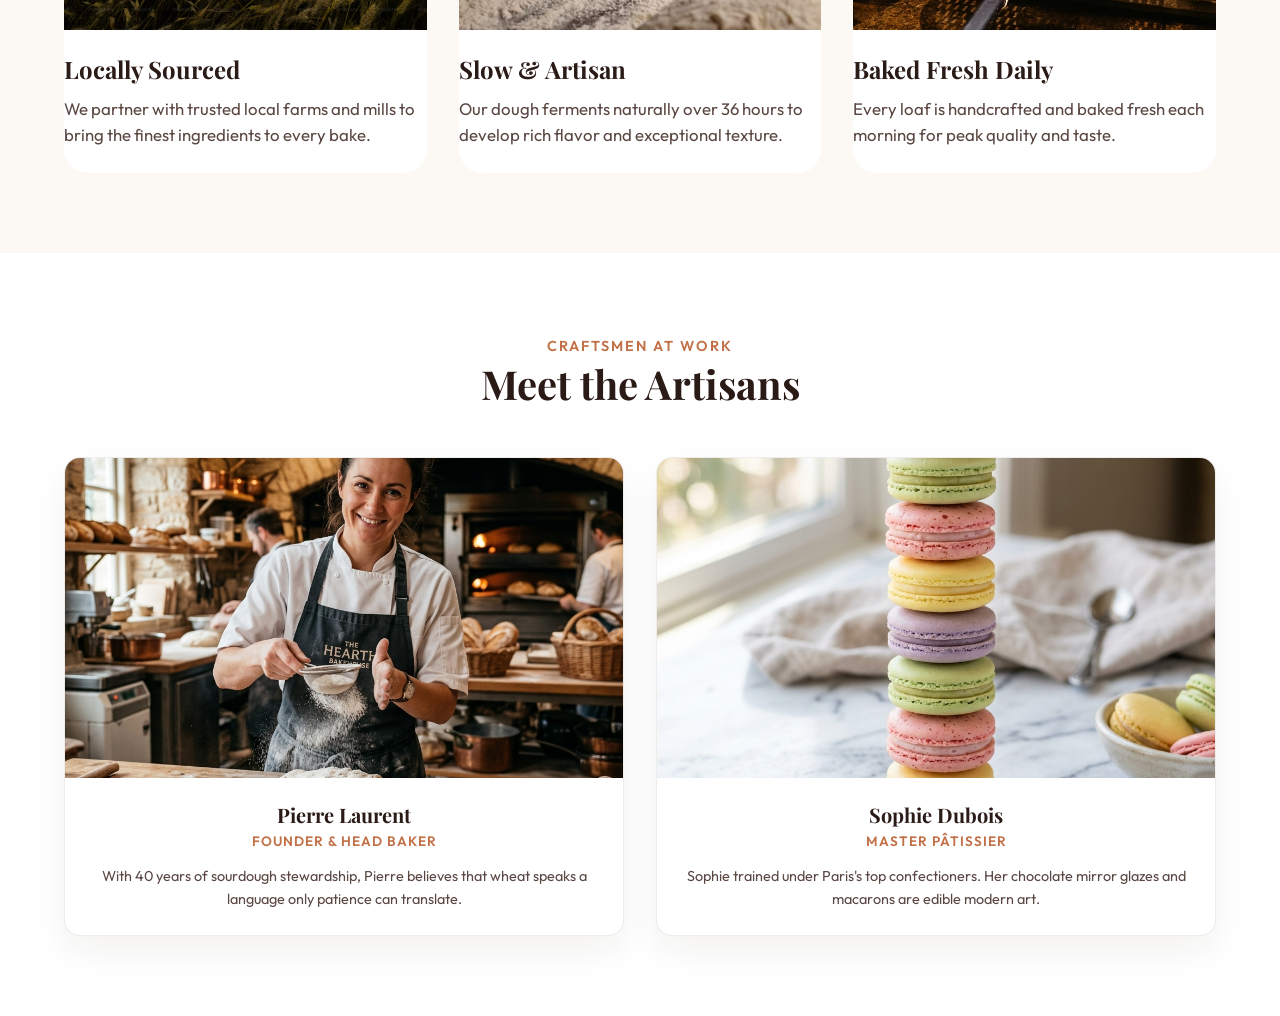
==== commit 7790748a: "feat: redesign home and about pages with bakery storytelling experience" ====
--- a/about.html
+++ b/about.html
@@ -80,28 +80,40 @@
   <section class="section-padding" id="philosophy-section">
     <div class="container">
       <div class="section-title-wrap text-center">
-        <span class="sub">Our Philosophy</span>
-        <h2>Three Simple Promises</h2>
+        <span class="sub">OUR PHILOSOPHY</span>
+        <h2>The Values Behind Every Loaf</h2>
       </div>
 
       <div class="philosophy-grid">
-        <!-- Promise 1 -->
-        <div class="philosophy-card" id="phil-1">
-          <div class="philosophy-number">01</div>
-          <h4>Sourced Locally</h4>
-          <p>We work exclusively with local mills that buy organic, stone-ground grain from independent farmers, supporting the local agricultural ecosystem.</p>
+        <!-- Card 1 -->
+        <div class="philosophy-card">
+          <div class="philosophy-img-wrap">
+            <img src="assets/golden-wheat-field-sunrise.png" alt="Golden wheat field at sunrise">
+          </div>
+          <div class="philosophy-content">
+            <h4>Locally Sourced</h4>
+            <p>We partner with trusted local farms and mills to bring the finest ingredients to every bake.</p>
+          </div>
         </div>
-        <!-- Promise 2 -->
-        <div class="philosophy-card" id="phil-2">
-          <div class="philosophy-number">02</div>
-          <h4>Slow &amp; Artisanal</h4>
-          <p>We do not use chemical accelerators. Our bread rises slowly over 36 hours under constant humidity, which makes the grains easier on the gut.</p>
+        <!-- Card 2 -->
+        <div class="philosophy-card">
+          <div class="philosophy-img-wrap">
+            <img src="assets/artisan-sourdough-dough-fermentation.png" alt="Artisan sourdough dough during fermentation">
+          </div>
+          <div class="philosophy-content">
+            <h4>Slow &amp; Artisan</h4>
+            <p>Our dough ferments naturally over 36 hours to develop rich flavor and exceptional texture.</p>
+          </div>
         </div>
-        <!-- Promise 3 -->
-        <div class="philosophy-card" id="phil-3">
-          <div class="philosophy-number">03</div>
-          <h4>Zero-Waste Baking</h4>
-          <p>Unsold pastries and loaves are donated to local shelters every evening, and organic waste is returned to nearby farm compost heaps.</p>
+        <!-- Card 3 -->
+        <div class="philosophy-card">
+          <div class="philosophy-img-wrap">
+            <img src="assets/artisan-bread-oven-bakery.png" alt="Fresh bread being removed from a stone oven">
+          </div>
+          <div class="philosophy-content">
+            <h4>Baked Fresh Daily</h4>
+            <p>Every loaf is handcrafted and baked fresh each morning for peak quality and taste.</p>
+          </div>
         </div>
       </div>
     </div>
--- a/css/style.css
+++ b/css/style.css
@@ -364,54 +364,117 @@
 
 /* fadeInUp animation removed */
 
-/* Feature Showcase */
-.features-grid {
+/* Artisan Story Section */
+.artisan-story-section {
+  background-color: #F7F3EE;
+  padding: 100px 0;
+}
+
+.artisan-story-grid {
   display: grid;
-  grid-template-columns: repeat(auto-fit, minmax(280px, 1fr));
-  gap: 32px;
-  margin-top: 48px;
-}
-
-.feature-card {
-  background-color: var(--color-white);
-  padding: 40px 32px;
-  border-radius: var(--border-radius-md);
-  box-shadow: var(--box-shadow-soft);
-  border: 1px solid var(--color-border);
-  transition: var(--transition-smooth);
-}
-
-.feature-card:hover {
-  box-shadow: var(--box-shadow-hover);
-  border-color: var(--color-primary);
-}
-
-.feature-icon {
-  width: 64px;
-  height: 64px;
-  background-color: var(--color-rose-light);
-  color: var(--color-primary);
-  border-radius: 50%;
-  display: flex;
-  align-items: center;
-  justify-content: center;
+  grid-template-columns: 55% 1fr;
+  gap: 60px;
+  align-items: center;
+}
+
+.artisan-image-wrapper {
+  width: 100%;
+}
+
+.artisan-image {
+  width: 100%;
+  height: 600px;
+  object-fit: cover;
+  border-radius: 24px;
+  box-shadow: 0 20px 40px rgba(45, 31, 26, 0.08);
+}
+
+.artisan-content {
+  padding-right: 20px;
+}
+
+.artisan-eyebrow {
+  display: inline-block;
+  font-family: var(--font-body);
+  font-weight: 600;
+  font-size: 0.9rem;
+  letter-spacing: 2px;
+  color: #C67A45;
+  text-transform: uppercase;
+  margin-bottom: 16px;
+}
+
+.artisan-heading {
+  font-family: var(--font-heading);
+  font-size: 3rem;
+  color: #2D1F1A;
   margin-bottom: 24px;
-  font-size: 1.8rem;
-  transition: var(--transition-smooth);
-}
-
-.feature-card:hover .feature-icon {
-  background-color: var(--color-primary);
-  color: var(--color-white);
-}
-
-.feature-card h3 {
-  font-size: 1.4rem;
-  margin-bottom: 12px;
-}
-
-.feature-card p {
-  color: var(--color-secondary-light);
+  line-height: 1.2;
+}
+
+.artisan-body {
+  margin-bottom: 40px;
+}
+
+.artisan-body p {
+  color: #6B5A50;
+  font-size: 1.1rem;
+  line-height: 1.8;
+  margin-bottom: 16px;
+}
+
+.artisan-body p:last-child {
+  margin-bottom: 0;
+}
+
+.artisan-highlights {
+  display: flex;
+  flex-direction: column;
+}
+
+.highlight-item {
+  padding: 16px 0;
+  border-bottom: 1px solid rgba(107, 90, 80, 0.15);
+}
+
+.highlight-item:first-child {
+  border-top: 1px solid rgba(107, 90, 80, 0.15);
+}
+
+.highlight-text {
+  font-family: var(--font-heading);
+  font-size: 1.2rem;
+  color: #2D1F1A;
+  font-weight: 600;
+}
+
+/* Animations */
+.fade-in-up {
+  opacity: 0;
+  transform: translateY(30px);
+  animation: fadeInUp 1s ease forwards;
+}
+
+@keyframes fadeInUp {
+  to {
+    opacity: 1;
+    transform: translateY(0);
+  }
+}
+
+@media (max-width: 992px) {
+  .artisan-story-grid {
+    grid-template-columns: 1fr;
+    gap: 40px;
+  }
+  
+  .artisan-image {
+    height: 400px;
+  }
+  
+  .artisan-heading {
+    font-size: 2.5rem;
+  }
 }
 
 /* Products Section (Landing Page) */
@@ -675,34 +738,47 @@
 
 .philosophy-card {
   background-color: var(--color-white);
-  padding: 40px;
-  border-radius: var(--border-radius-md);
-  border: 1px solid var(--color-border);
-  text-align: center;
+  border-radius: var(--border-radius-lg);
+  overflow: hidden;
   transition: var(--transition-smooth);
+  display: flex;
+  flex-direction: column;
 }
 
 .philosophy-card:hover {
-  box-shadow: var(--box-shadow-card);
-}
-
-.philosophy-number {
-  font-family: var(--font-heading);
-  font-size: 3rem;
-  font-weight: 700;
-  color: var(--color-gold);
-  line-height: 1;
-  margin-bottom: 16px;
-}
-
-.philosophy-card h4 {
-  font-size: 1.25rem;
+  transform: translateY(-5px);
+  box-shadow: var(--box-shadow-hover);
+}
+
+.philosophy-img-wrap {
+  width: 100%;
+  aspect-ratio: 4 / 3;
+  overflow: hidden;
+}
+
+.philosophy-img-wrap img {
+  width: 100%;
+  height: 100%;
+  object-fit: cover;
+  transition: var(--transition-smooth);
+}
+
+.philosophy-content {
+  padding: 24px 0;
+  text-align: left;
+  flex-grow: 1;
+}
+
+.philosophy-content h4 {
+  font-size: 1.5rem;
   margin-bottom: 12px;
-}
-
-.philosophy-card p {
+  color: var(--color-secondary);
+}
+
+.philosophy-content p {
   color: var(--color-secondary-light);
-  font-size: 0.95rem;
+  font-size: 1.05rem;
+  line-height: 1.6;
 }
 
 /* Meet the Bakers Section */
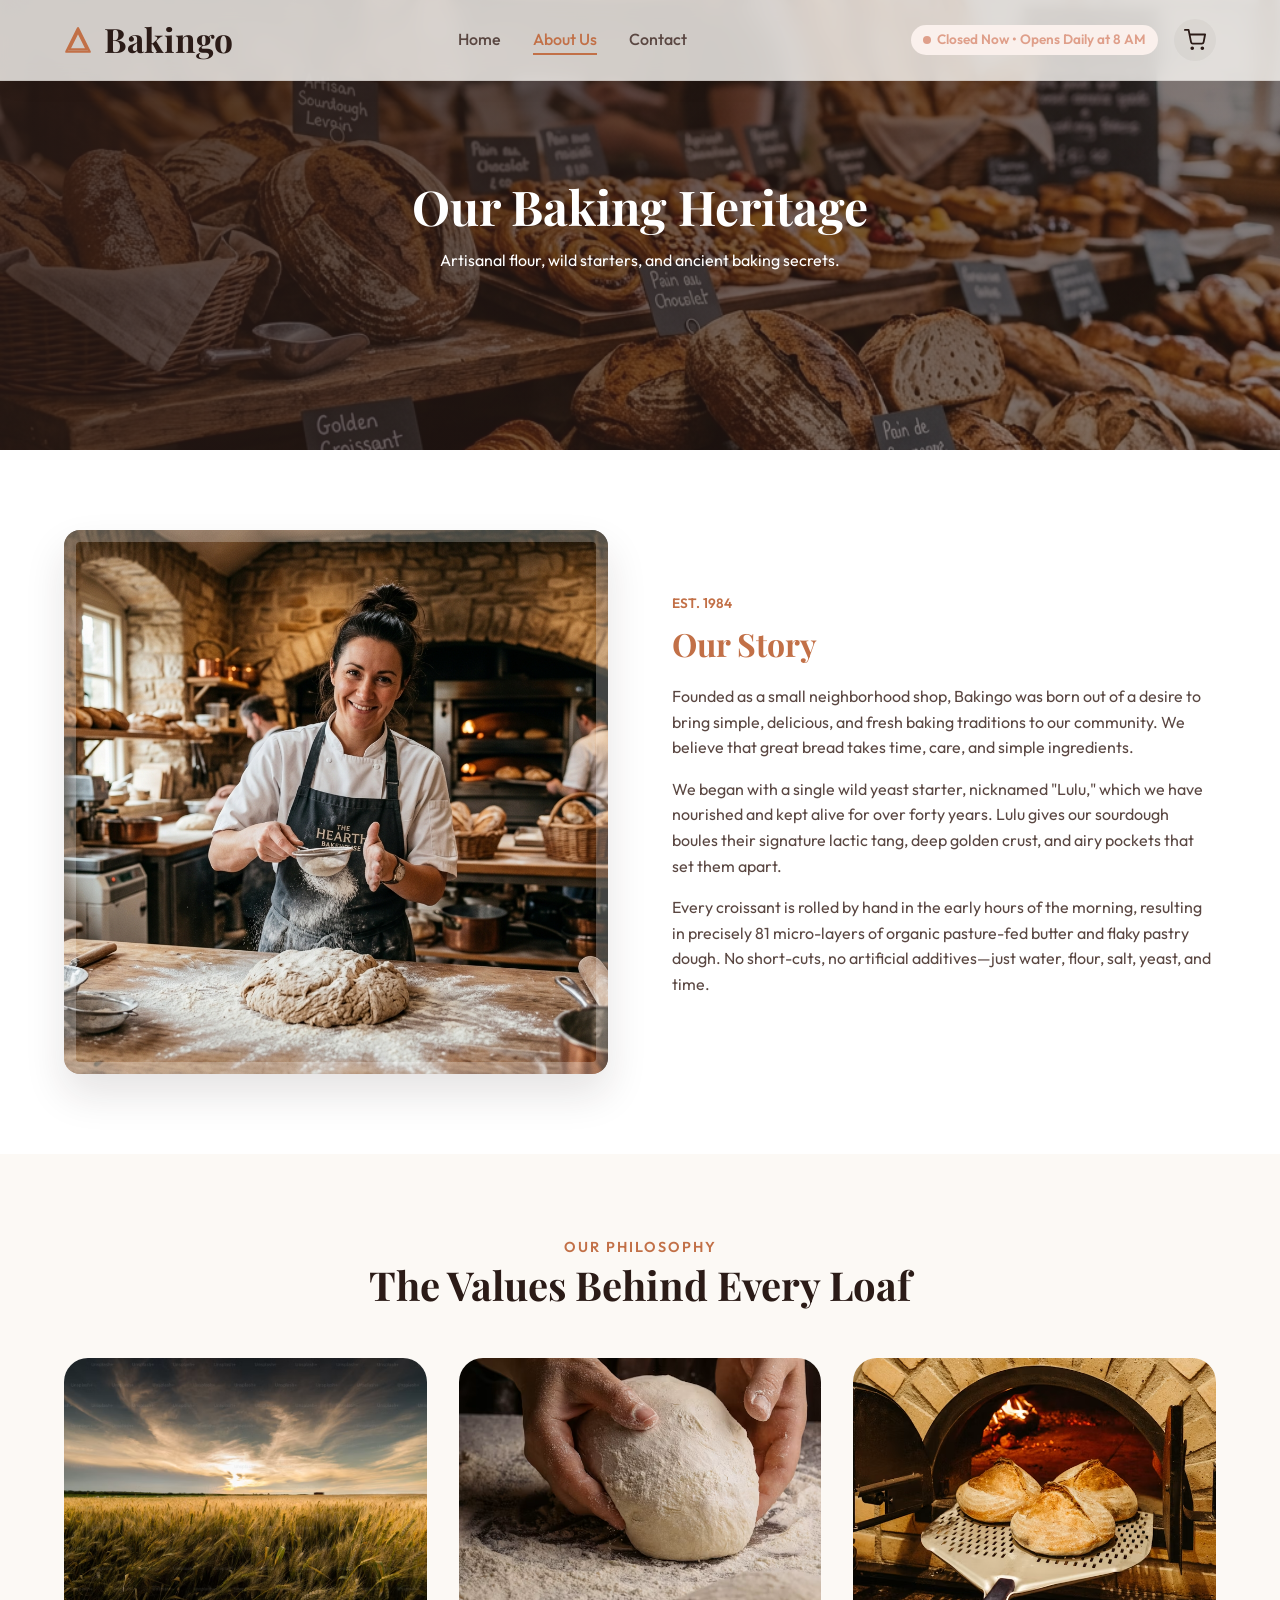
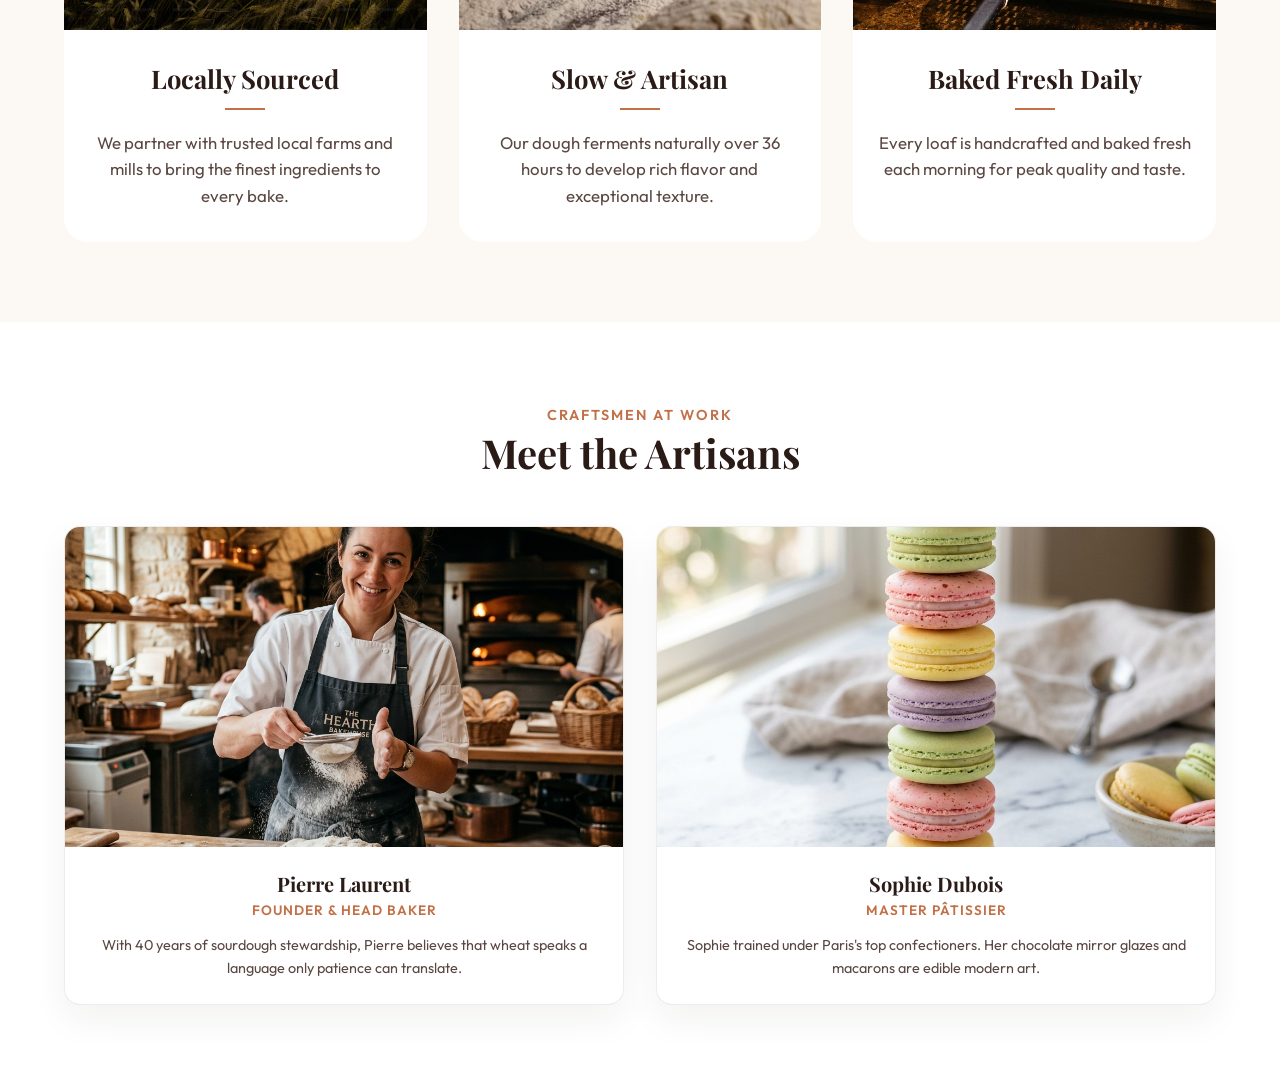
==== commit 5fcf10e2: "fix: style of about section and the text in the logo too" ====
--- a/about.html
+++ b/about.html
@@ -14,7 +14,7 @@
     <div class="container navbar">
       <a href="index.html" class="logo" id="header-logo">
         <svg width="28" height="28" viewBox="0 0 24 24" fill="none" stroke="currentColor" stroke-width="2" stroke-linecap="round" stroke-linejoin="round" style="color: var(--color-primary);"><path d="M12 2L2 22h20L12 2z"/><path d="M12 5l7.5 15h-15L12 5z"/></svg>
-        Baking<span>o</span>
+        Bakingo
       </a>
       
       <nav>
--- a/css/style.css
+++ b/css/style.css
@@ -194,12 +194,12 @@
 
 .logo {
   font-family: var(--font-heading);
-  font-size: 1.8rem;
+  font-size: 2.1rem;
   font-weight: 700;
   color: var(--color-secondary);
   display: flex;
   align-items: center;
-  gap: 8px;
+  gap: 12px;
 }
 
 .logo span {
@@ -764,15 +764,33 @@
 }
 
 .philosophy-content {
-  padding: 24px 0;
-  text-align: left;
+  padding: 32px 24px;
+  text-align: center;
   flex-grow: 1;
+  display: flex;
+  flex-direction: column;
+  align-items: center;
 }
 
 .philosophy-content h4 {
-  font-size: 1.5rem;
-  margin-bottom: 12px;
+  font-family: var(--font-heading);
+  font-size: 1.6rem;
+  font-weight: 700;
+  margin-bottom: 20px;
   color: var(--color-secondary);
+  position: relative;
+  padding-bottom: 16px;
+}
+
+.philosophy-content h4::after {
+  content: '';
+  position: absolute;
+  bottom: 0;
+  left: 50%;
+  transform: translateX(-50%);
+  width: 40px;
+  height: 2px;
+  background-color: var(--color-primary);
 }
 
 .philosophy-content p {
@@ -1572,27 +1590,57 @@
   gap: 24px;
 }
 
-/* Mobile Responsiveness */
-@media (max-width: 992px) {
+/* Responsive Breakpoints & Overrides */
+
+/* --- Tablet (768px - 1023px) --- */
+@media (max-width: 1023px) {
+  .container {
+    width: 100%;
+    padding-left: 32px;
+    padding-right: 32px;
+  }
+  
+  .hero h1 {
+    font-size: 4rem; /* 64px */
+  }
+
   .footer-grid {
     grid-template-columns: repeat(2, 1fr);
     gap: 40px;
   }
-  .story-section {
-    flex-direction: column;
-    gap: 40px;
-  }
+  
   .contact-wrapper {
     grid-template-columns: 1fr;
     gap: 48px;
   }
+  
   .philosophy-grid {
-    grid-template-columns: 1fr;
-    gap: 24px;
-  }
-}
-
-@media (max-width: 768px) {
+    grid-template-columns: repeat(2, 1fr);
+    gap: 32px;
+  }
+  
+  .team-grid {
+    grid-template-columns: repeat(2, 1fr);
+  }
+}
+
+/* --- Mobile (up to 767px) --- */
+@media (max-width: 767px) {
+  .container {
+    width: 100%;
+    padding-left: 20px;
+    padding-right: 20px;
+  }
+  
+  .section-padding {
+    padding: 60px 0;
+  }
+  
+  .logo {
+    font-size: 1.6rem;
+    white-space: nowrap;
+  }
+  
   .menu-toggle {
     display: inline-flex;
   }
@@ -1627,13 +1675,80 @@
   
   .hero {
     height: auto;
+    min-height: auto;
     padding: 140px 0 80px;
+    text-align: center;
+  }
+  
+  .hero-content {
+    display: flex;
+    flex-direction: column;
+    align-items: center;
   }
   
   .hero h1 {
-    font-size: 2.5rem;
-  }
-  
+    font-size: 2.5rem; /* 40px */
+  }
+  
+  .hero-buttons {
+    flex-direction: column;
+    width: 100%;
+    gap: 12px;
+  }
+  
+  .hero-buttons .btn {
+    width: 100%;
+  }
+
+  .story-section {
+    flex-direction: column;
+    gap: 40px;
+  }
+  
+  .philosophy-grid {
+    grid-template-columns: 1fr;
+    gap: 32px;
+  }
+
+  .team-grid {
+    grid-template-columns: 1fr;
+  }
+  
+  .artisan-story-grid {
+    grid-template-columns: 1fr;
+    gap: 40px;
+  }
+  
+  .artisan-image {
+    height: 350px;
+  }
+  
+  .artisan-heading {
+    font-size: 2.2rem;
+  }
+  
+  .footer-grid {
+    grid-template-columns: 1fr;
+    gap: 32px;
+    text-align: center;
+  }
+  
+  .footer-brand {
+    display: flex;
+    flex-direction: column;
+    align-items: center;
+  }
+  
+  .footer-brand p {
+    margin-left: auto;
+    margin-right: auto;
+  }
+  
+  .footer-heading::after {
+    left: 50%;
+    transform: translateX(-50%);
+  }
+
   .products-controls {
     flex-direction: column;
     align-items: stretch;
@@ -1642,9 +1757,22 @@
   .search-wrap {
     width: 100%;
   }
-  
-  .footer-grid {
-    grid-template-columns: 1fr;
-    gap: 32px;
-  }
-}
+}
+
+/* --- Laptop & Desktop Base Settings --- */
+@media (min-width: 1024px) {
+  .hero h1 {
+    font-size: 5.5rem; /* ~88px */
+  }
+}
+
+@media (min-width: 1440px) {
+  .container {
+    width: 90%;
+    padding-left: 0;
+    padding-right: 0;
+  }
+  .hero h1 {
+    font-size: 6.8rem; /* ~110px */
+  }
+}
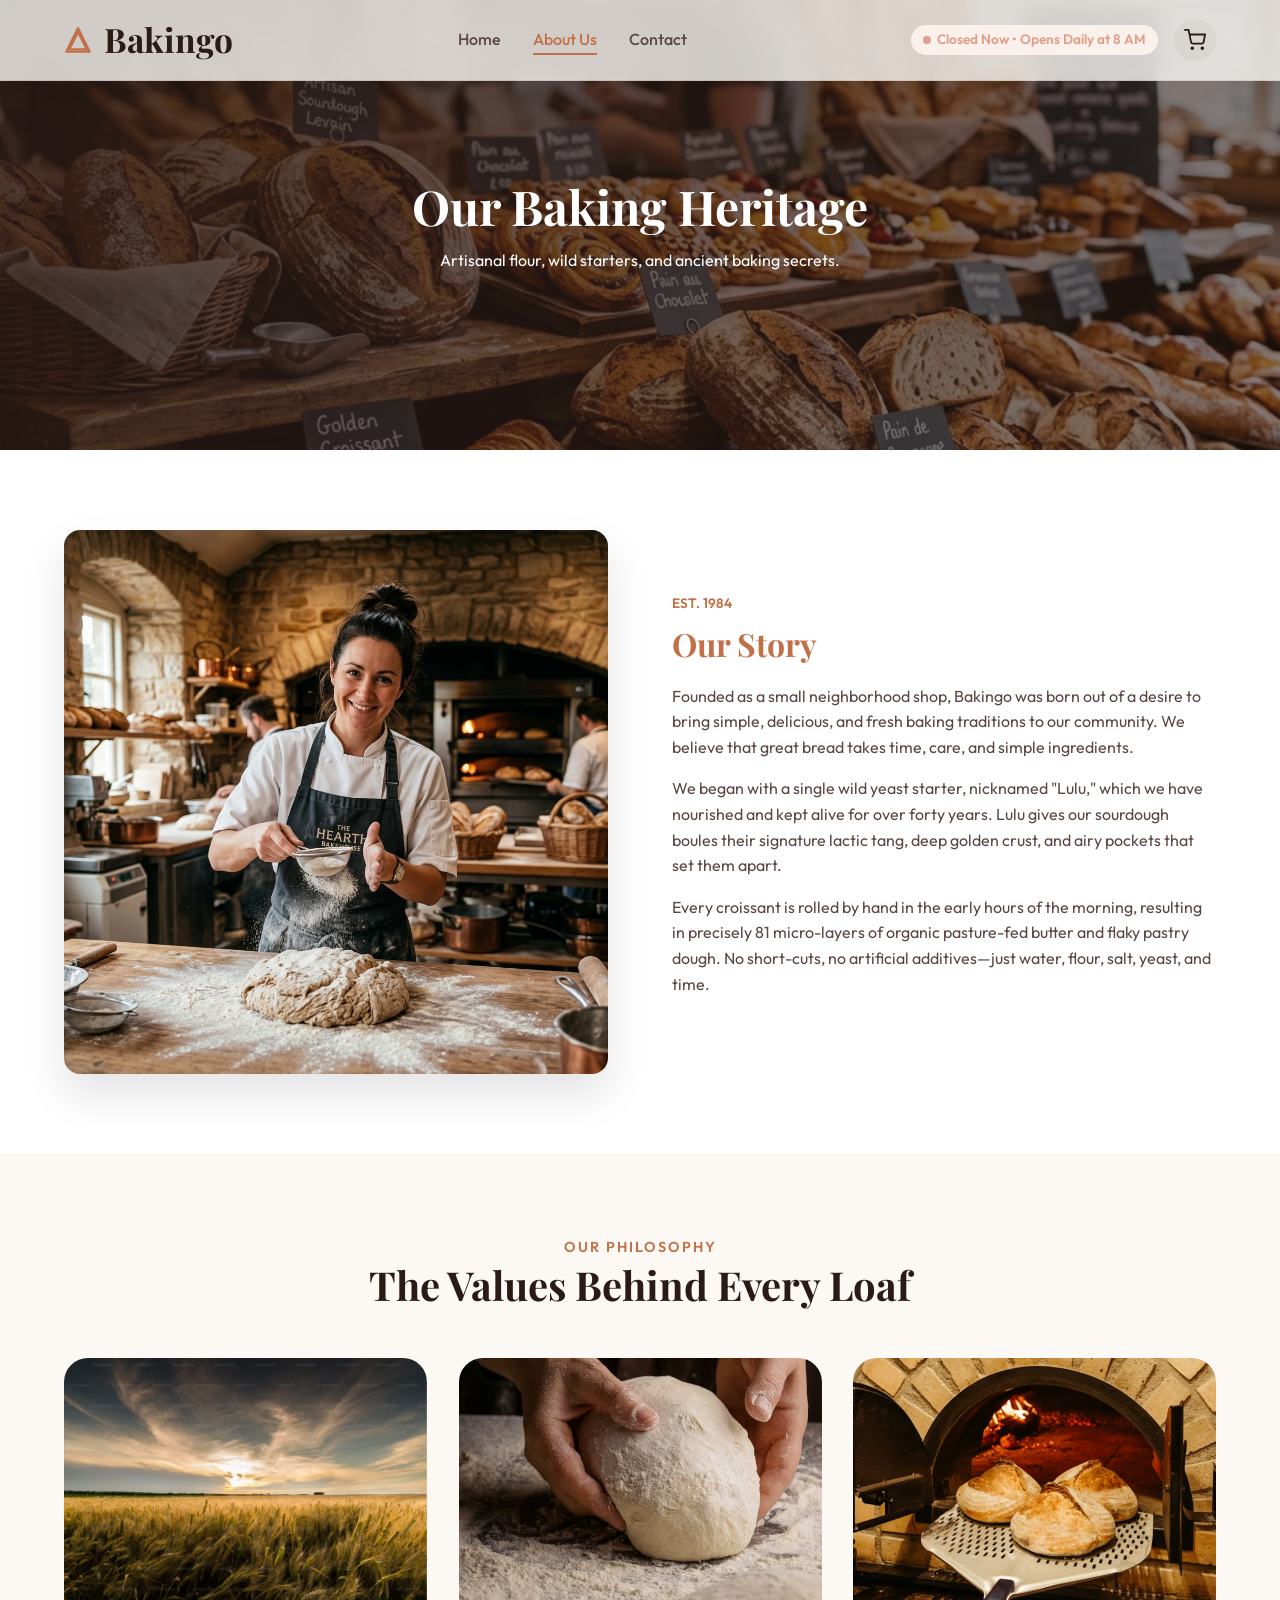
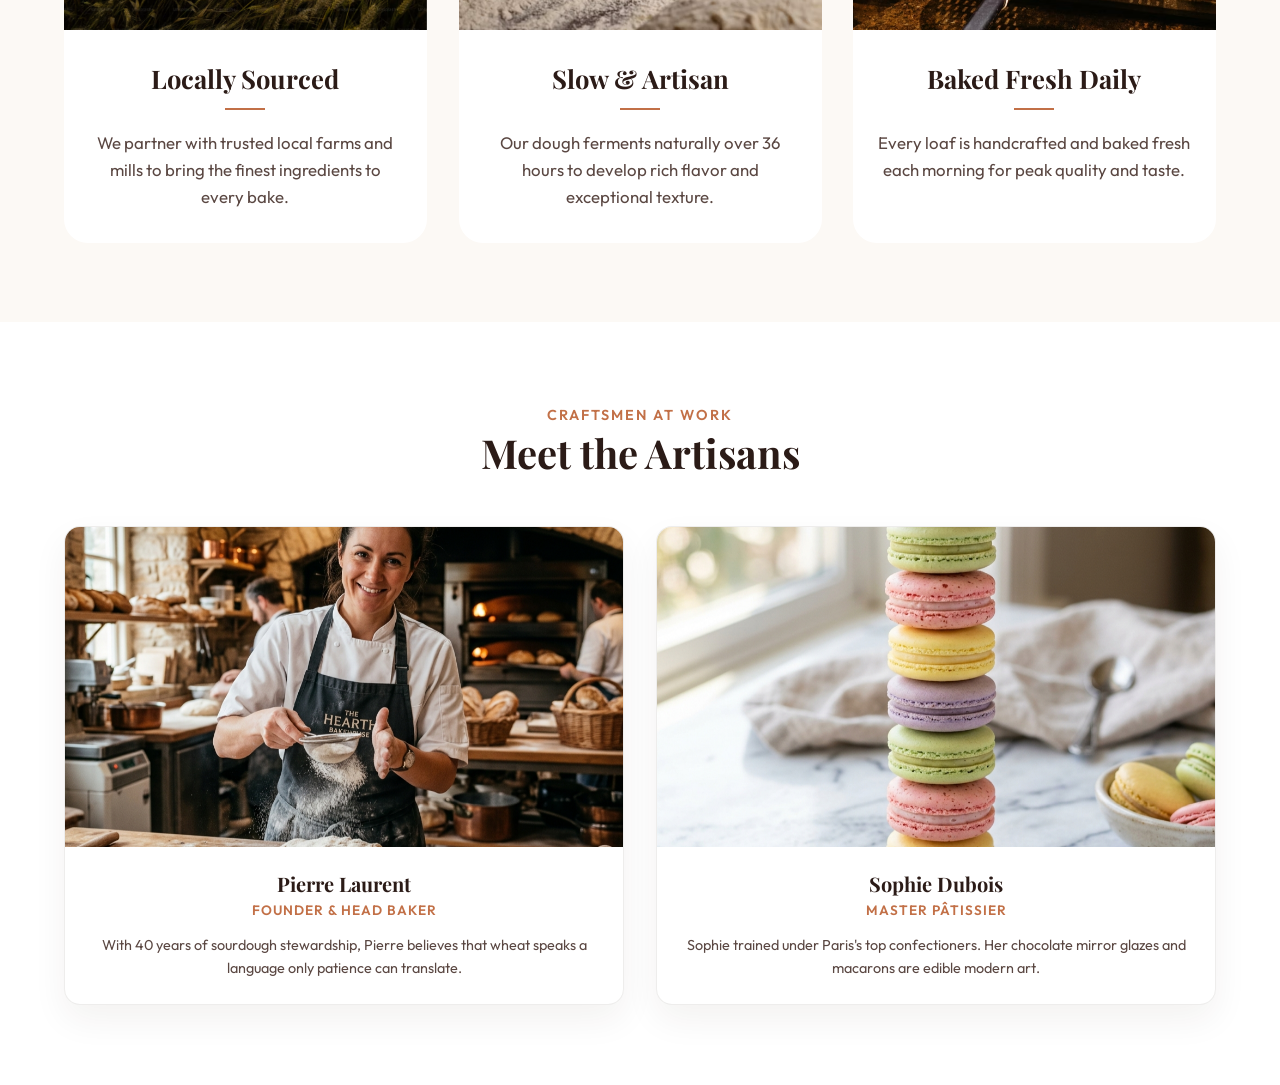
==== commit b926041f: "feat: add responsive design and smooth UI animation" ====
--- a/about.html
+++ b/about.html
@@ -57,10 +57,10 @@
   <!-- Our Story Section -->
   <section class="section-padding" style="background-color: var(--color-white);" id="story-section">
     <div class="container story-section">
-      <div class="story-img-container">
+      <div class="story-img-container fade-in-left">
         <img src="assets/chef.png" alt="Baker Chef dusting flour over dough in kitchen">
       </div>
-      <div class="story-text">
+      <div class="story-text fade-in-right">
         <span class="sub" style="color: var(--color-primary); font-weight: 600; text-transform: uppercase; font-size: 0.85rem;">Est. 1984</span>
         <h3 style="margin-top: 8px;">Our Story</h3>
         <p>
@@ -79,14 +79,14 @@
   <!-- Philosophy Section -->
   <section class="section-padding" id="philosophy-section">
     <div class="container">
-      <div class="section-title-wrap text-center">
+      <div class="section-title-wrap text-center fade-in-up">
         <span class="sub">OUR PHILOSOPHY</span>
         <h2>The Values Behind Every Loaf</h2>
       </div>
 
       <div class="philosophy-grid">
         <!-- Card 1 -->
-        <div class="philosophy-card">
+        <div class="philosophy-card fade-in-up">
           <div class="philosophy-img-wrap">
             <img src="assets/golden-wheat-field-sunrise.png" alt="Golden wheat field at sunrise">
           </div>
@@ -96,7 +96,7 @@
           </div>
         </div>
         <!-- Card 2 -->
-        <div class="philosophy-card">
+        <div class="philosophy-card fade-in-up delay-150">
           <div class="philosophy-img-wrap">
             <img src="assets/artisan-sourdough-dough-fermentation.png" alt="Artisan sourdough dough during fermentation">
           </div>
@@ -106,7 +106,7 @@
           </div>
         </div>
         <!-- Card 3 -->
-        <div class="philosophy-card">
+        <div class="philosophy-card fade-in-up delay-300">
           <div class="philosophy-img-wrap">
             <img src="assets/artisan-bread-oven-bakery.png" alt="Fresh bread being removed from a stone oven">
           </div>
@@ -122,14 +122,14 @@
   <!-- Meet the Bakers Section -->
   <section class="section-padding" style="background-color: var(--color-white);" id="team-section">
     <div class="container">
-      <div class="section-title-wrap text-center">
+      <div class="section-title-wrap text-center fade-in-up">
         <span class="sub">Craftsmen at Work</span>
         <h2>Meet the Artisans</h2>
       </div>
 
       <div class="team-grid">
         <!-- Baker 1 -->
-        <div class="team-card" id="team-1">
+        <div class="team-card fade-in-up" id="team-1">
           <div class="team-img-wrap">
             <img src="assets/chef.png" alt="Head Baker Pierre Laurent">
           </div>
@@ -141,7 +141,7 @@
         </div>
 
         <!-- Baker 2 -->
-        <div class="team-card" id="team-2">
+        <div class="team-card fade-in-up delay-150" id="team-2">
           <div class="team-img-wrap">
             <img src="assets/macarons.png" alt="Pastry Chef Sophie Dubois">
           </div>
--- a/css/style.css
+++ b/css/style.css
@@ -24,8 +24,9 @@
   --border-radius-lg: 24px;
   --border-radius-xl: 40px;
   
-  --transition-smooth: none;
-  --transition-fast: none;
+  --transition-smooth: all 300ms ease;
+  --transition-fast: all 250ms ease;
+  --transition-long: all 700ms cubic-bezier(0.21, 0.6, 0.35, 1);
   
   --box-shadow-soft: 0 10px 30px rgba(43, 27, 23, 0.03);
   --box-shadow-card: 0 15px 35px rgba(43, 27, 23, 0.06);
@@ -1590,57 +1591,27 @@
   gap: 24px;
 }
 
-/* Responsive Breakpoints & Overrides */
-
-/* --- Tablet (768px - 1023px) --- */
-@media (max-width: 1023px) {
-  .container {
-    width: 100%;
-    padding-left: 32px;
-    padding-right: 32px;
-  }
-  
-  .hero h1 {
-    font-size: 4rem; /* 64px */
-  }
-
+/* Mobile Responsiveness */
+@media (max-width: 992px) {
   .footer-grid {
     grid-template-columns: repeat(2, 1fr);
     gap: 40px;
   }
-  
+  .story-section {
+    flex-direction: column;
+    gap: 40px;
+  }
   .contact-wrapper {
     grid-template-columns: 1fr;
     gap: 48px;
   }
-  
   .philosophy-grid {
-    grid-template-columns: repeat(2, 1fr);
-    gap: 32px;
-  }
-  
-  .team-grid {
-    grid-template-columns: repeat(2, 1fr);
-  }
-}
-
-/* --- Mobile (up to 767px) --- */
-@media (max-width: 767px) {
-  .container {
-    width: 100%;
-    padding-left: 20px;
-    padding-right: 20px;
-  }
-  
-  .section-padding {
-    padding: 60px 0;
-  }
-  
-  .logo {
-    font-size: 1.6rem;
-    white-space: nowrap;
-  }
-  
+    grid-template-columns: 1fr;
+    gap: 24px;
+  }
+}
+
+@media (max-width: 768px) {
   .menu-toggle {
     display: inline-flex;
   }
@@ -1675,104 +1646,214 @@
   
   .hero {
     height: auto;
-    min-height: auto;
     padding: 140px 0 80px;
-    text-align: center;
-  }
-  
-  .hero-content {
-    display: flex;
-    flex-direction: column;
-    align-items: center;
   }
   
   .hero h1 {
-    font-size: 2.5rem; /* 40px */
+    font-size: 2.5rem;
   }
   
-  .hero-buttons {
+  .products-controls {
     flex-direction: column;
+    align-items: stretch;
+  }
+  
+  .search-wrap {
     width: 100%;
-    gap: 12px;
-  }
-  
-  .hero-buttons .btn {
-    width: 100%;
-  }
-
-  .story-section {
-    flex-direction: column;
-    gap: 40px;
-  }
-  
-  .philosophy-grid {
-    grid-template-columns: 1fr;
-    gap: 32px;
-  }
-
-  .team-grid {
-    grid-template-columns: 1fr;
-  }
-  
-  .artisan-story-grid {
-    grid-template-columns: 1fr;
-    gap: 40px;
-  }
-  
-  .artisan-image {
-    height: 350px;
-  }
-  
-  .artisan-heading {
-    font-size: 2.2rem;
   }
   
   .footer-grid {
     grid-template-columns: 1fr;
     gap: 32px;
-    text-align: center;
-  }
-  
-  .footer-brand {
-    display: flex;
-    flex-direction: column;
-    align-items: center;
-  }
-  
-  .footer-brand p {
-    margin-left: auto;
-    margin-right: auto;
-  }
-  
-  .footer-heading::after {
-    left: 50%;
-    transform: translateX(-50%);
-  }
-
-  .products-controls {
-    flex-direction: column;
-    align-items: stretch;
-  }
-  
-  .search-wrap {
-    width: 100%;
-  }
-}
-
-/* --- Laptop & Desktop Base Settings --- */
-@media (min-width: 1024px) {
-  .hero h1 {
-    font-size: 5.5rem; /* ~88px */
-  }
-}
-
-@media (min-width: 1440px) {
-  .container {
-    width: 90%;
-    padding-left: 0;
-    padding-right: 0;
-  }
-  .hero h1 {
-    font-size: 6.8rem; /* ~110px */
-  }
-}
+  }
+}
+
+/* ==========================================================================
+   PREMIUM ARTISAN ANIMATIONS & MICRO-INTERACTIONS
+   ========================================================================== */
+
+/* Page Load Animation */
+body {
+  animation: pageFadeIn 700ms ease forwards;
+}
+
+@keyframes pageFadeIn {
+  from { opacity: 0; }
+  to { opacity: 1; }
+}
+
+/* Initial States for Intersection Observer */
+.fade-in-up, .fade-in-left, .fade-in-right, .scale-in {
+  opacity: 0;
+  will-change: transform, opacity;
+}
+
+/* Triggered States */
+.is-visible.fade-in-up {
+  animation: fadeInUp 700ms cubic-bezier(0.21, 0.6, 0.35, 1) forwards;
+}
+
+.is-visible.fade-in-left {
+  animation: fadeInLeft 700ms cubic-bezier(0.21, 0.6, 0.35, 1) forwards;
+}
+
+.is-visible.fade-in-right {
+  animation: fadeInRight 700ms cubic-bezier(0.21, 0.6, 0.35, 1) forwards;
+}
+
+.is-visible.scale-in {
+  animation: scaleIn 800ms cubic-bezier(0.21, 0.6, 0.35, 1) forwards;
+}
+
+/* Keyframes */
+@keyframes fadeInUp {
+  from {
+    opacity: 0;
+    transform: translateY(30px);
+  }
+  to {
+    opacity: 1;
+    transform: translateY(0);
+  }
+}
+
+@keyframes fadeInLeft {
+  from {
+    opacity: 0;
+    transform: translateX(-30px);
+  }
+  to {
+    opacity: 1;
+    transform: translateX(0);
+  }
+}
+
+@keyframes fadeInRight {
+  from {
+    opacity: 0;
+    transform: translateX(30px);
+  }
+  to {
+    opacity: 1;
+    transform: translateX(0);
+  }
+}
+
+@keyframes scaleIn {
+  from {
+    opacity: 0;
+    transform: scale(1.05);
+  }
+  to {
+    opacity: 1;
+    transform: scale(1);
+  }
+}
+
+/* Navbar Page Load Animations */
+.logo {
+  opacity: 0;
+  animation: fadeInLeft 700ms ease forwards;
+}
+
+.nav-links li {
+  opacity: 0;
+  animation: fadeInUp 600ms ease forwards;
+}
+.nav-links li:nth-child(1) { animation-delay: 50ms; }
+.nav-links li:nth-child(2) { animation-delay: 100ms; }
+.nav-links li:nth-child(3) { animation-delay: 150ms; }
+
+.nav-actions {
+  opacity: 0;
+  animation: fadeInRight 700ms ease forwards;
+}
+
+/* Hero Section Specific Page Load Animations */
+.hero-subtitle {
+  opacity: 0;
+  animation: fadeInUp 700ms cubic-bezier(0.21, 0.6, 0.35, 1) forwards;
+}
+
+.hero h1 {
+  opacity: 0;
+  animation: fadeInUp 700ms cubic-bezier(0.21, 0.6, 0.35, 1) 150ms forwards;
+}
+
+.hero-description {
+  opacity: 0;
+  animation: fadeInUp 700ms cubic-bezier(0.21, 0.6, 0.35, 1) 300ms forwards;
+}
+
+.hero-buttons .btn:nth-child(1) {
+  opacity: 0;
+  animation: fadeInUp 700ms cubic-bezier(0.21, 0.6, 0.35, 1) 400ms forwards;
+}
+.hero-buttons .btn:nth-child(2) {
+  opacity: 0;
+  animation: fadeInUp 700ms cubic-bezier(0.21, 0.6, 0.35, 1) 500ms forwards;
+}
+
+/* Stagger Utilities for Cards (Values, Team, Products) */
+.delay-150 { animation-delay: 150ms; }
+.delay-300 { animation-delay: 300ms; }
+.delay-450 { animation-delay: 450ms; }
+
+.footer-grid > div:nth-child(1) { animation-delay: 0ms; }
+.footer-grid > div:nth-child(2) { animation-delay: 150ms; }
+.footer-grid > div:nth-child(3) { animation-delay: 300ms; }
+.footer-grid > div:nth-child(4) { animation-delay: 450ms; }
+
+.products-grid > div:nth-child(1) { animation-delay: 0ms; }
+.products-grid > div:nth-child(2) { animation-delay: 150ms; }
+.products-grid > div:nth-child(3) { animation-delay: 300ms; }
+.products-grid > div:nth-child(4) { animation-delay: 450ms; }
+
+/* Micro-Interactions: Buttons */
+.btn {
+  transition: all 250ms ease;
+  will-change: transform, box-shadow;
+}
+
+.btn:hover {
+  transform: translateY(-2px);
+}
+
+/* Micro-Interactions: Images */
+img {
+  transition: transform 500ms ease;
+  will-change: transform;
+}
+
+.product-img-container:hover img,
+.team-img-wrap:hover img,
+.artisan-image-wrapper:hover img,
+.story-img-container:hover img {
+  transform: scale(1.02);
+}
+
+/* Micro-Interactions: Cards */
+.philosophy-card, .team-card, .product-card, .contact-card {
+  transition: all 300ms ease;
+  will-change: transform, box-shadow;
+}
+
+.philosophy-card:hover {
+  transform: translateY(-6px);
+  box-shadow: 0 20px 40px rgba(43, 27, 23, 0.12);
+}
+
+.team-card:hover, .product-card:hover, .contact-card:hover {
+  transform: translateY(-4px);
+  box-shadow: 0 15px 35px rgba(43, 27, 23, 0.1);
+}
+
+/* Respect Reduced Motion Preferences */
+@media (prefers-reduced-motion: reduce) {
+  *, *::before, *::after {
+    animation-duration: 0.01ms !important;
+    animation-iteration-count: 1 !important;
+    transition-duration: 0.01ms !important;
+    scroll-behavior: auto !important;
+  }
+}
